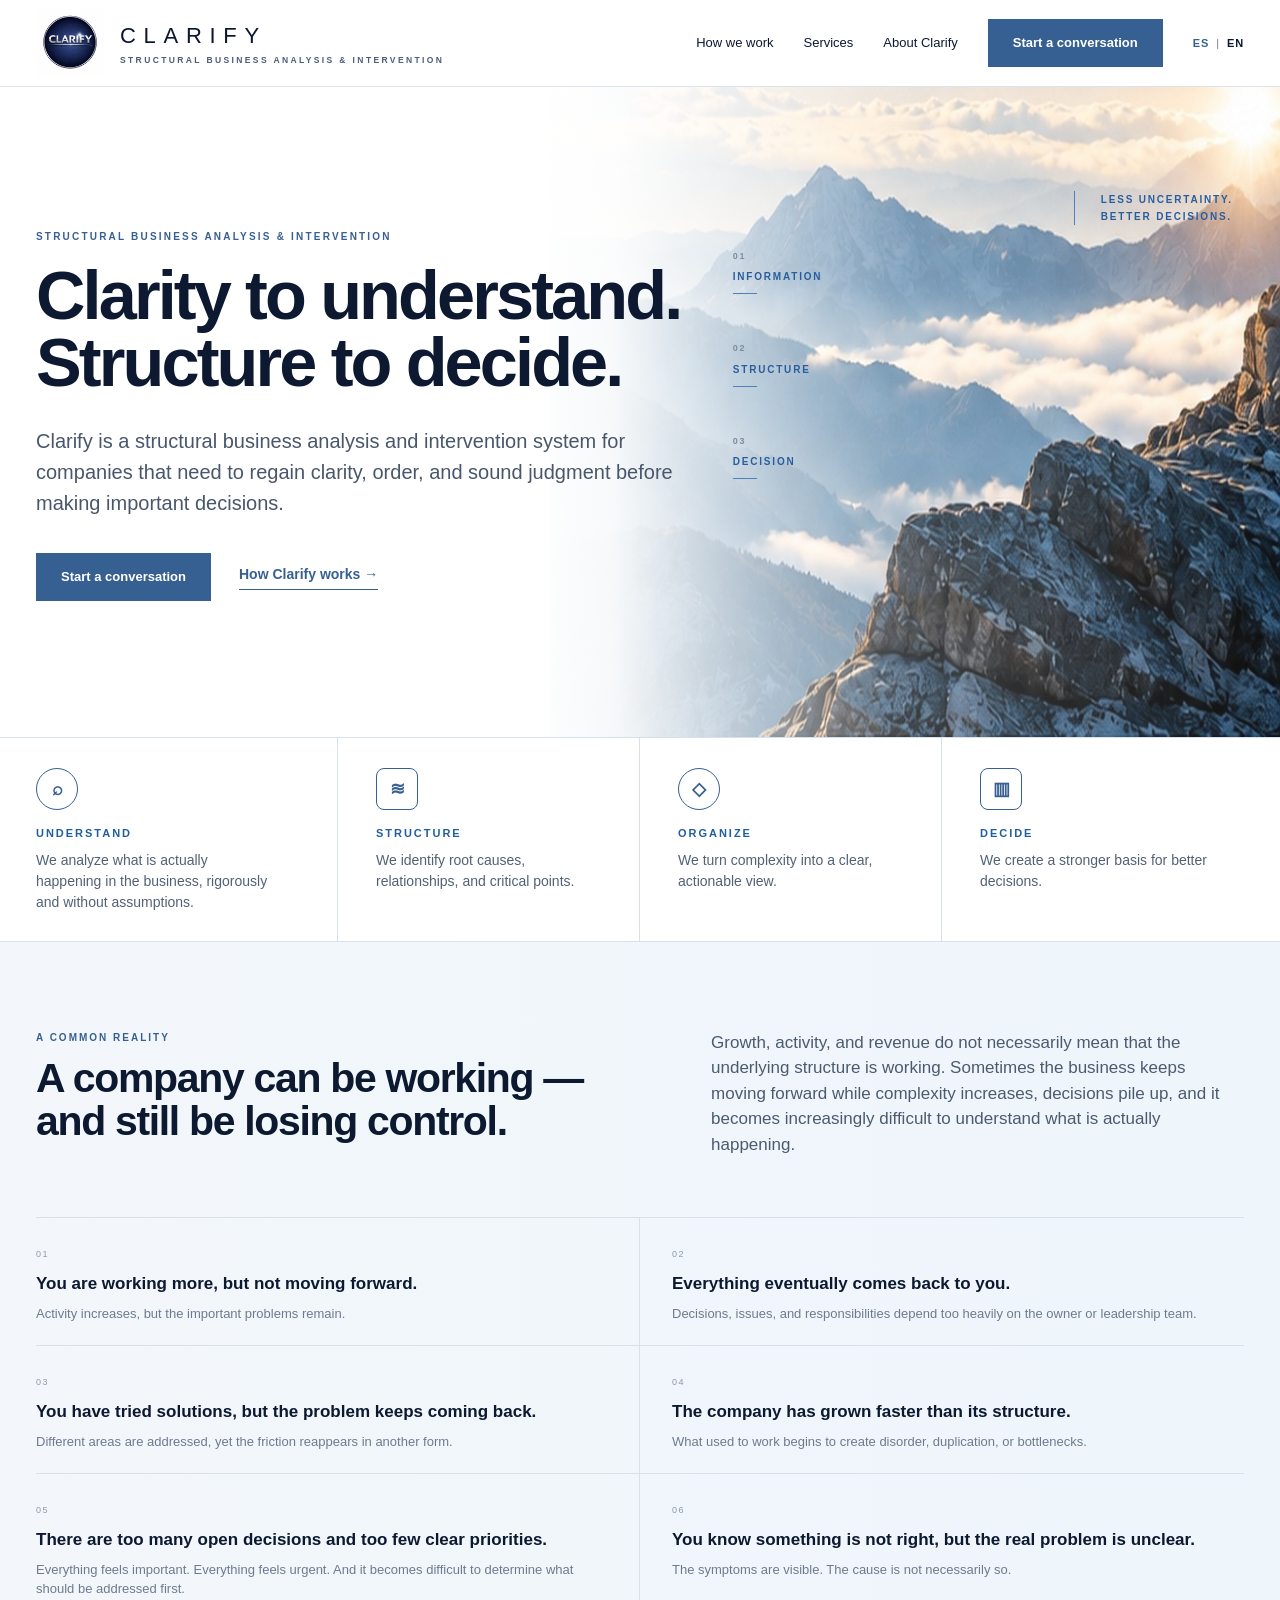
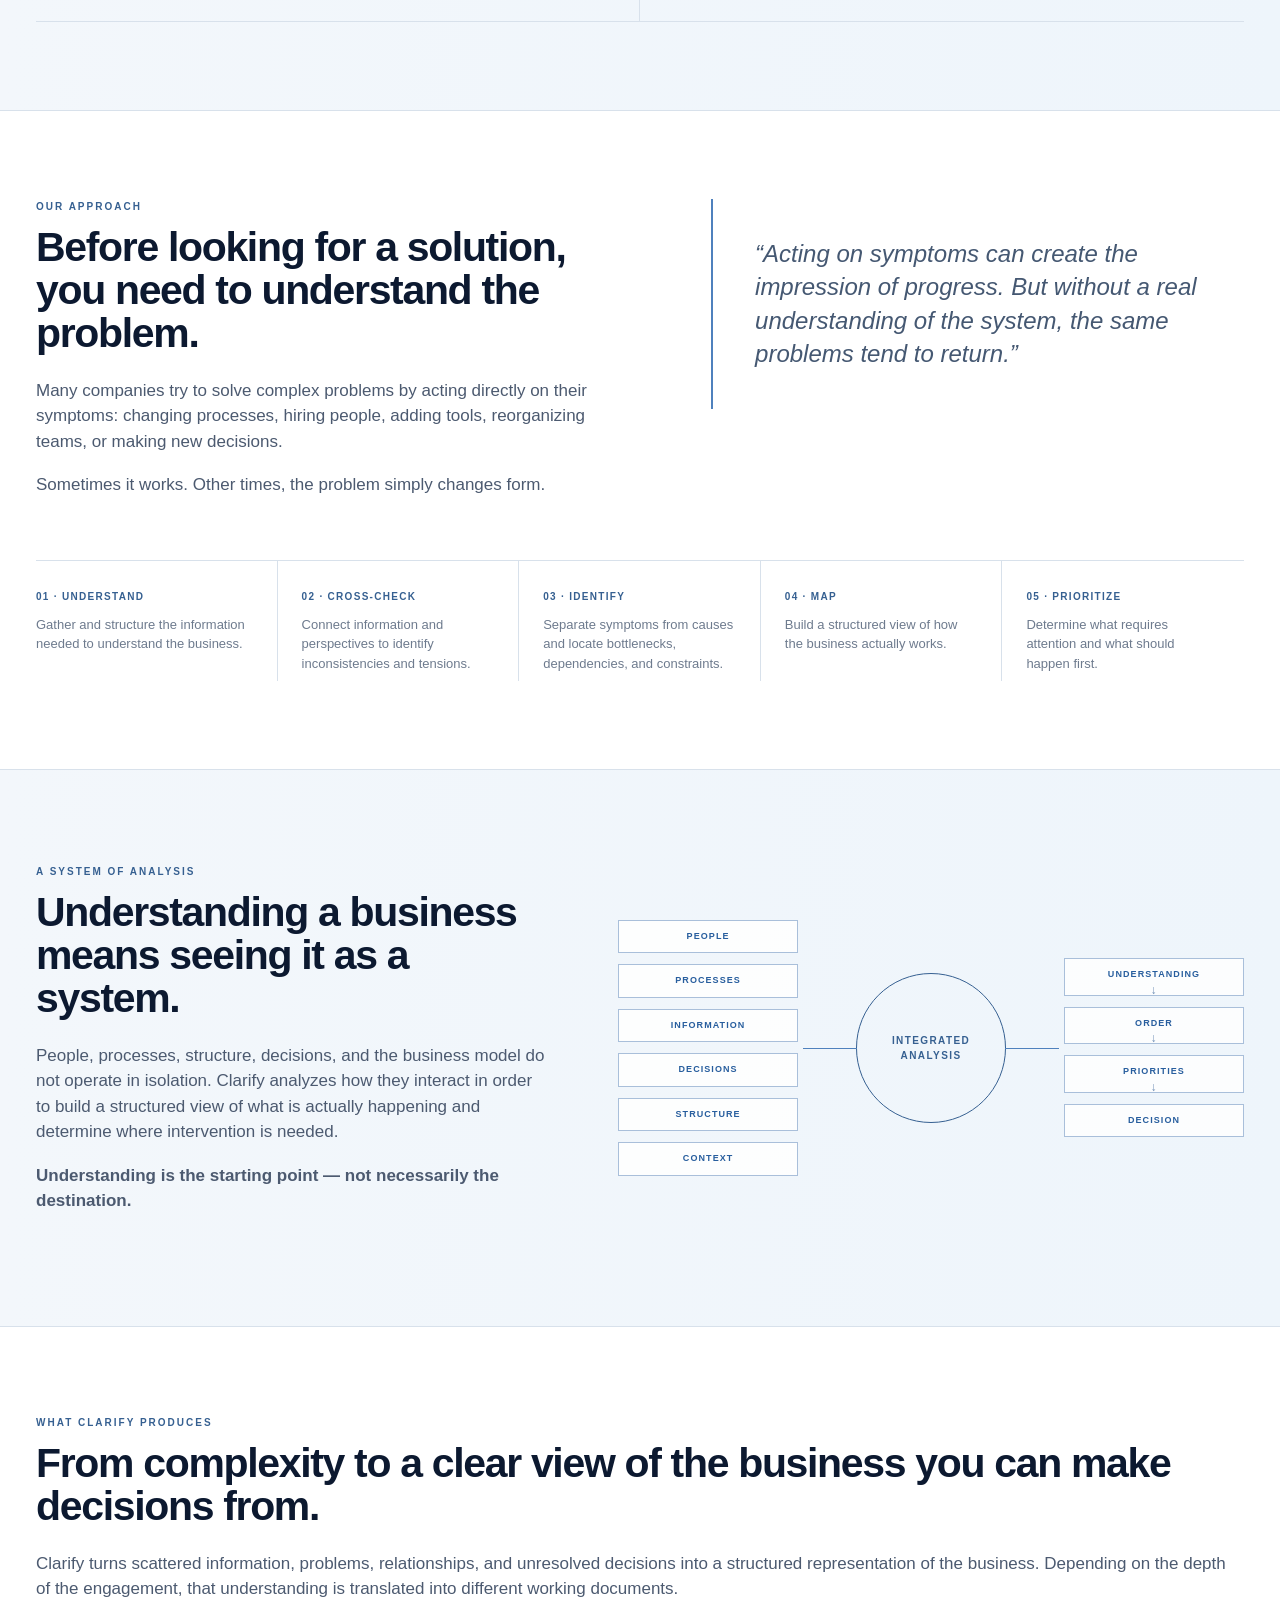
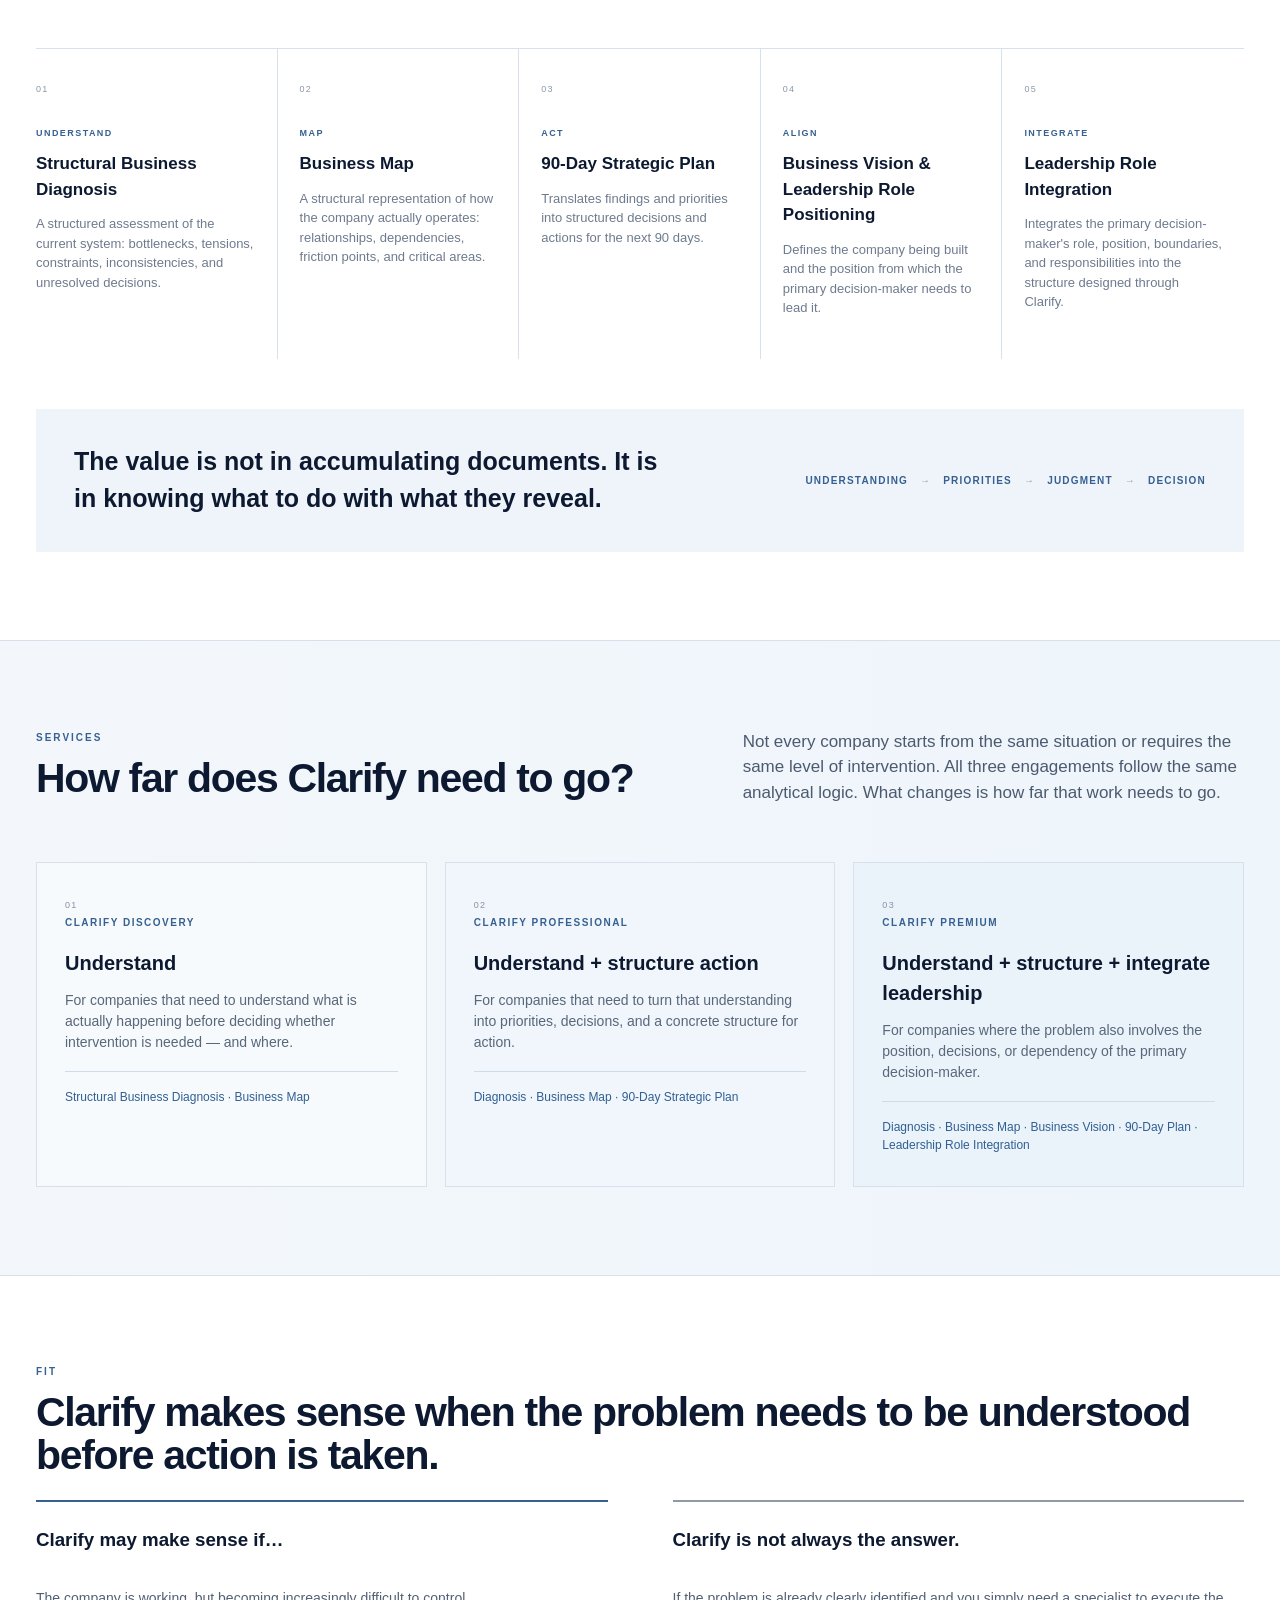
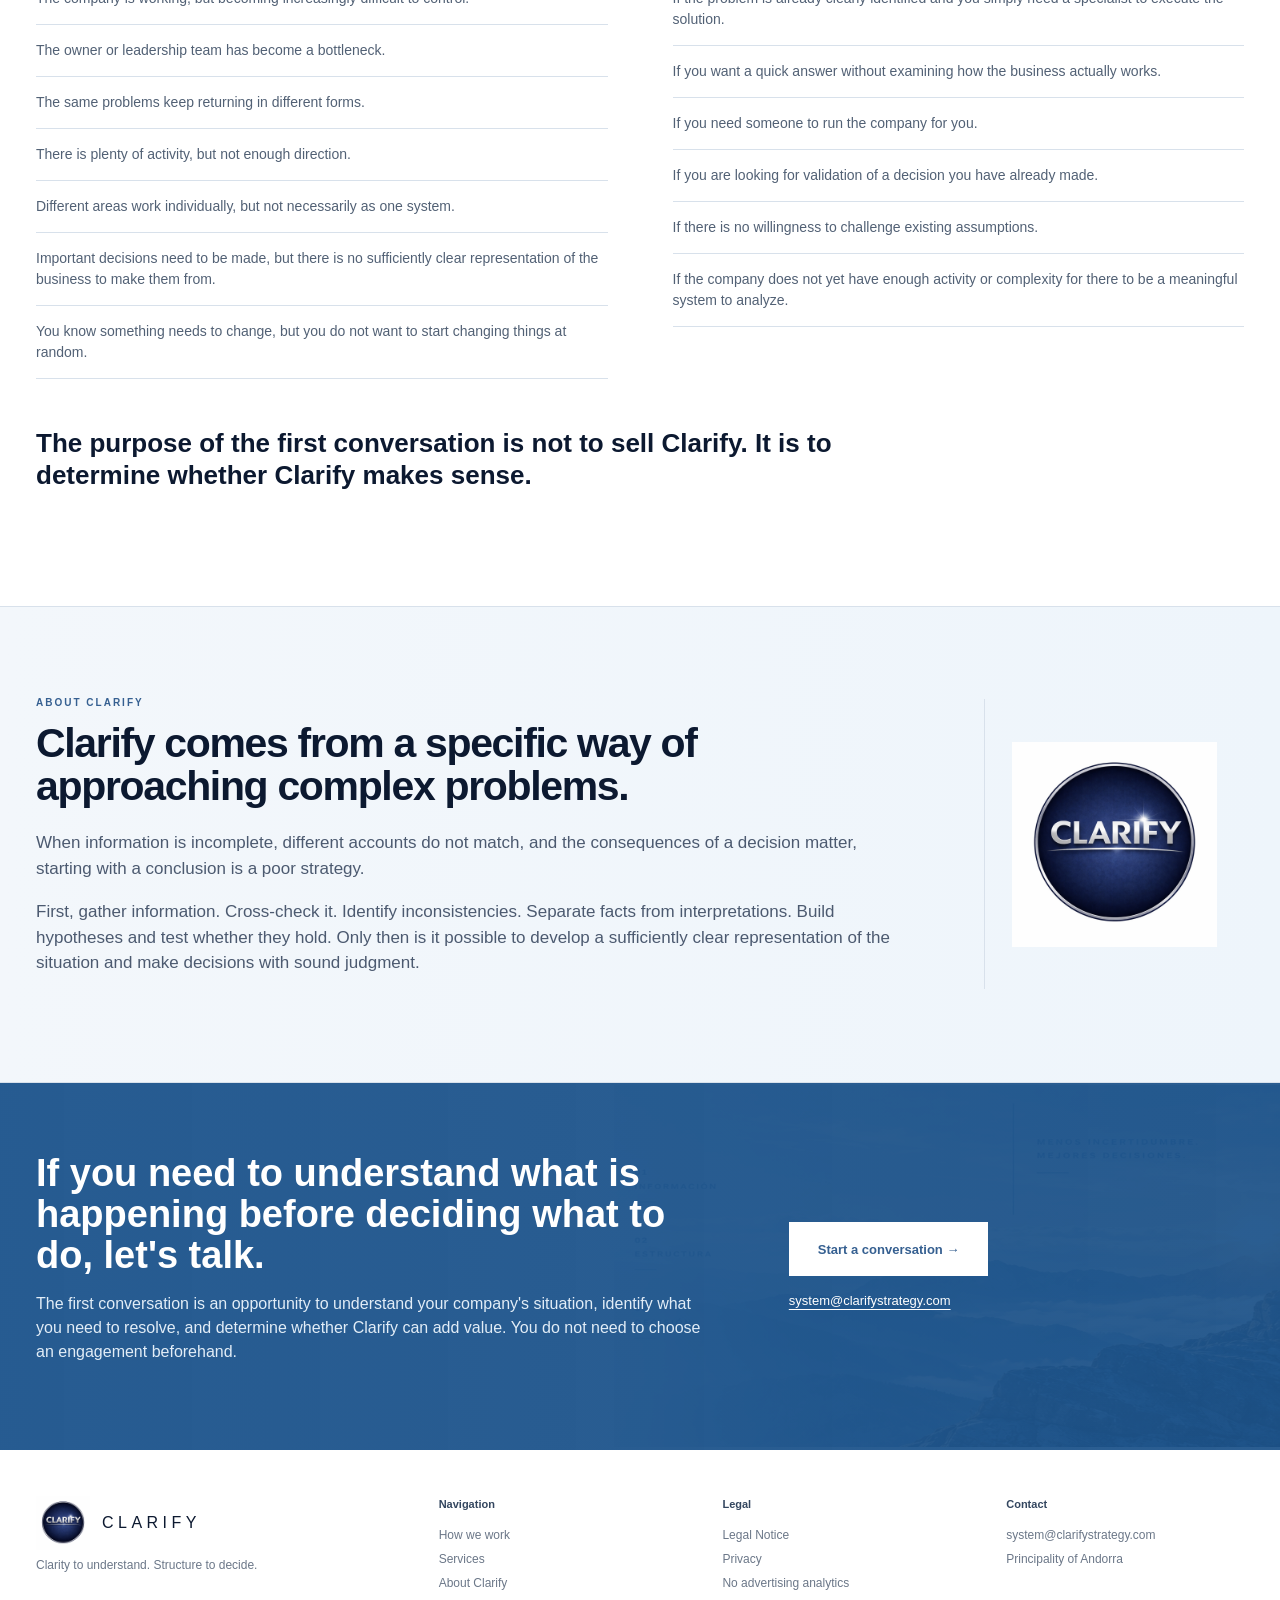
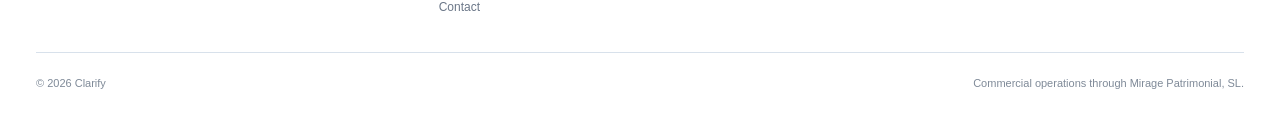
==== en/index.html @ 442da59a "Add English version of Clarify website" ====
<!doctype html>
<!DOCTYPE html>

<html lang="en">
<head>
<meta charset="utf-8"/>
<meta content="width=device-width,initial-scale=1" name="viewport"/>
<title>Clarify | Clarity to understand. Structure to decide.</title>
<meta content="Clarify analyzes businesses as systems to understand what is actually happening, establish priorities, and structure decisions before action is taken." name="description"/>
<link href="https://www.clarifystrategy.com/en/" rel="canonical"/>
<meta content="Clarify | Clarity to understand. Structure to decide." property="og:title"/>
<meta content="Structural business analysis and intervention for companies that need greater clarity, order, and sound judgment before making important decisions." property="og:description"/>
<meta content="website" property="og:type"/>
<meta content="https://www.clarifystrategy.com/en/" property="og:url"/>
<meta content="#366091" name="theme-color"/>
<link href="../assets/favicon.png" rel="icon"/>
<link href="../assets/styles.css" rel="stylesheet"/>
<script type="application/ld+json">{"@context":"https://schema.org","@type":"ProfessionalService","name":"Clarify","url":"https://www.clarifystrategy.com/en/","email":"system@clarifystrategy.com","areaServed":["AD","ES","US"],"description":"Structural business analysis and intervention focused on understanding what is actually happening, establishing priorities, and structuring decisions before action."}</script>
<link href="https://www.clarifystrategy.com/" hreflang="es" rel="alternate"/><link href="https://www.clarifystrategy.com/en/" hreflang="en" rel="alternate"/><link href="https://www.clarifystrategy.com/" hreflang="x-default" rel="alternate"/></head>
<body class="en-site">
<header class="site-header">
<div class="wrap header-inner">
<a aria-label="Clarify" class="brand" href="#home">
<img alt="Clarify" class="brand-logo" src="../assets/clarify-logo.png"/>
<span class="brand-word"><strong>CLARIFY</strong><small>STRUCTURAL BUSINESS ANALYSIS &amp; INTERVENTION</small></span>
</a>
<nav aria-label="Main navigation" class="nav">
<a href="#como">How we work</a>
<a href="#servicios">Services</a>
<a href="#sobre">About Clarify</a>
<a class="cta" href="#contacto">Start a conversation</a>
<span aria-label="Idioma" class="lang-switch"><a href="../" lang="es">ES</a> | <strong>EN</strong></span>
<span class="mobile-nav-note"><a href="../" lang="es">ES</a> · <strong>EN</strong></span>
</nav>
</div>
</header>
<main id="home">
<section class="hero">
<div class="wrap hero-inner">
<div class="hero-copy">
<p class="eyebrow">STRUCTURAL BUSINESS ANALYSIS &amp; INTERVENTION</p>
<h1>Clarity to understand.<br/>Structure to decide.</h1>
<p class="lead">Clarify is a structural business analysis and intervention system for companies that need to regain clarity, order, and sound judgment before making important decisions.</p>
<div class="hero-actions">
<a class="cta" href="#contacto">Start a conversation</a>
<a class="text-link" href="#como">How Clarify works →</a>
</div>
</div>
<div class="hero-side">
<div class="hero-labels">
<div class="hero-label"><b>01</b>Information</div>
<div class="hero-label"><b>02</b>Structure</div>
<div class="hero-label"><b>03</b>Decision</div>
</div>
<div class="hero-note">Less uncertainty.<br/>Better decisions.</div></div>
</div>
</section>
<section class="features">
<div class="wrap feature-grid">
<article class="feature"><div class="icon">⌕</div><h3>Understand</h3><p>We analyze what is actually happening in the business, rigorously and without assumptions.</p></article>
<article class="feature"><div class="icon">≋</div><h3>Structure</h3><p>We identify root causes, relationships, and critical points.</p></article>
<article class="feature"><div class="icon">◇</div><h3>Organize</h3><p>We turn complexity into a clear, actionable view.</p></article>
<article class="feature"><div class="icon">▥</div><h3>Decide</h3><p>We create a stronger basis for better decisions.</p></article>
</div>
</section>
<section class="section soft">
<div class="wrap">
<div class="section-grid">
<div>
<p class="rule-title">A common reality</p>
<h2>A company can be working — and still be losing control.</h2>
</div>
<div class="section-copy">
<p>Growth, activity, and revenue do not necessarily mean that the underlying structure is working. Sometimes the business keeps moving forward while complexity increases, decisions pile up, and it becomes increasingly difficult to understand what is actually happening.</p>
</div>
</div>
<div class="problem-list">
<article class="problem"><span>01</span><h3>You are working more, but not moving forward.</h3><p>Activity increases, but the important problems remain.</p></article>
<article class="problem"><span>02</span><h3>Everything eventually comes back to you.</h3><p>Decisions, issues, and responsibilities depend too heavily on the owner or leadership team.</p></article>
<article class="problem"><span>03</span><h3>You have tried solutions, but the problem keeps coming back.</h3><p>Different areas are addressed, yet the friction reappears in another form.</p></article>
<article class="problem"><span>04</span><h3>The company has grown faster than its structure.</h3><p>What used to work begins to create disorder, duplication, or bottlenecks.</p></article>
<article class="problem"><span>05</span><h3>There are too many open decisions and too few clear priorities.</h3><p>Everything feels important. Everything feels urgent. And it becomes difficult to determine what should be addressed first.</p></article>
<article class="problem"><span>06</span><h3>You know something is not right, but the real problem is unclear.</h3><p>The symptoms are visible. The cause is not necessarily so.</p></article>
</div>
</div>
</section>
<section class="section" id="como">
<div class="wrap">
<div class="section-grid">
<div>
<p class="rule-title">Our approach</p>
<h2>Before looking for a solution, you need to understand the problem.</h2>
<div class="section-copy">
<p>Many companies try to solve complex problems by acting directly on their symptoms: changing processes, hiring people, adding tools, reorganizing teams, or making new decisions.</p>
<p>Sometimes it works. Other times, the problem simply changes form.</p>
</div>
</div>
<div class="quote-panel">“Acting on symptoms can create the impression of progress. But without a real understanding of the system, the same problems tend to return.”</div>
</div>
<div class="principles">
<div class="principle"><b>01 · UNDERSTAND</b><p>Gather and structure the information needed to understand the business.</p></div>
<div class="principle"><b>02 · CROSS-CHECK</b><p>Connect information and perspectives to identify inconsistencies and tensions.</p></div>
<div class="principle"><b>03 · IDENTIFY</b><p>Separate symptoms from causes and locate bottlenecks, dependencies, and constraints.</p></div>
<div class="principle"><b>04 · MAP</b><p>Build a structured view of how the business actually works.</p></div>
<div class="principle"><b>05 · PRIORITIZE</b><p>Determine what requires attention and what should happen first.</p></div>
</div>
</div>
</section>
<section class="section soft">
<div class="wrap system-layout">
<div>
<p class="rule-title">A system of analysis</p>
<h2>Understanding a business means seeing it as a system.</h2>
<div class="section-copy">
<p>People, processes, structure, decisions, and the business model do not operate in isolation. Clarify analyzes how they interact in order to build a structured view of what is actually happening and determine where intervention is needed.</p>
<p><strong>Understanding is the starting point — not necessarily the destination.</strong></p>
</div>
</div>
<div aria-label="Diagrama del sistema Clarify" class="system-diagram">
<div class="system-inputs"><span>PEOPLE</span><span>PROCESSES</span><span>INFORMATION</span><span>DECISIONS</span><span>STRUCTURE</span><span>CONTEXT</span></div>
<div class="system-core">INTEGRATED<br/>ANALYSIS</div>
<div class="system-outputs"><span>UNDERSTANDING</span><span>ORDER</span><span>PRIORITIES</span><span>DECISION</span></div>
</div>
</div>
</section>
<section class="section">
<div class="wrap">
<p class="rule-title">What Clarify produces</p>
<h2>From complexity to a clear view of the business you can make decisions from.</h2>
<p class="section-copy">Clarify turns scattered information, problems, relationships, and unresolved decisions into a structured representation of the business. Depending on the depth of the engagement, that understanding is translated into different working documents.</p>
<div class="deliverables">
<article class="deliverable"><span class="n">01</span><p class="tag">UNDERSTAND</p><h3>Structural Business Diagnosis</h3><p>A structured assessment of the current system: bottlenecks, tensions, constraints, inconsistencies, and unresolved decisions.</p></article>
<article class="deliverable"><span class="n">02</span><p class="tag">MAP</p><h3>Business Map</h3><p>A structural representation of how the company actually operates: relationships, dependencies, friction points, and critical areas.</p></article>
<article class="deliverable"><span class="n">03</span><p class="tag">ACT</p><h3>90-Day Strategic Plan</h3><p>Translates findings and priorities into structured decisions and actions for the next 90 days.</p></article>
<article class="deliverable"><span class="n">04</span><p class="tag">ALIGN</p><h3>Business Vision &amp; Leadership Role Positioning</h3><p>Defines the company being built and the position from which the primary decision-maker needs to lead it.</p></article>
<article class="deliverable"><span class="n">05</span><p class="tag">INTEGRATE</p><h3>Leadership Role Integration</h3><p>Integrates the primary decision-maker's role, position, boundaries, and responsibilities into the structure designed through Clarify.</p></article>
</div>
<div class="value-bar"><h3>The value is not in accumulating documents. It is in knowing what to do with what they reveal.</h3><div class="value-flow"><span>UNDERSTANDING</span><i>→</i><span>PRIORITIES</span><i>→</i><span>JUDGMENT</span><i>→</i><span>DECISION</span></div></div>
</div>
</section>
<section class="section soft" id="servicios">
<div class="wrap">
<div class="services-head">
<div><p class="rule-title">Services</p><h2>How far does Clarify need to go?</h2></div>
<p class="section-copy">Not every company starts from the same situation or requires the same level of intervention. All three engagements follow the same analytical logic. What changes is how far that work needs to go.</p>
</div>
<div class="service-grid">
<article class="service-card"><span class="service-number">01</span><p class="mode">Clarify Discovery</p><h3>Understand</h3><p>For companies that need to understand what is actually happening before deciding whether intervention is needed — and where.</p><div class="docs">Structural Business Diagnosis · Business Map</div></article>
<article class="service-card"><span class="service-number">02</span><p class="mode">Clarify Professional</p><h3>Understand + structure action</h3><p>For companies that need to turn that understanding into priorities, decisions, and a concrete structure for action.</p><div class="docs">Diagnosis · Business Map · 90-Day Strategic Plan</div></article>
<article class="service-card"><span class="service-number">03</span><p class="mode">Clarify Premium</p><h3>Understand + structure + integrate leadership</h3><p>For companies where the problem also involves the position, decisions, or dependency of the primary decision-maker.</p><div class="docs">Diagnosis · Business Map · Business Vision · 90-Day Plan · Leadership Role Integration</div></article>
</div>
</div>
</section>
<section class="section">
<div class="wrap">
<p class="rule-title">Fit</p>
<h2>Clarify makes sense when the problem needs to be understood before action is taken.</h2>
<div class="fit-grid">
<div class="fit-col"><h3>Clarify may make sense if…</h3><ul class="clean-list"><li>The company is working, but becoming increasingly difficult to control.</li><li>The owner or leadership team has become a bottleneck.</li><li>The same problems keep returning in different forms.</li><li>There is plenty of activity, but not enough direction.</li><li>Different areas work individually, but not necessarily as one system.</li><li>Important decisions need to be made, but there is no sufficiently clear representation of the business to make them from.</li><li>You know something needs to change, but you do not want to start changing things at random.</li></ul></div>
<div class="fit-col no"><h3>Clarify is not always the answer.</h3><ul class="clean-list"><li>If the problem is already clearly identified and you simply need a specialist to execute the solution.</li><li>If you want a quick answer without examining how the business actually works.</li><li>If you need someone to run the company for you.</li><li>If you are looking for validation of a decision you have already made.</li><li>If there is no willingness to challenge existing assumptions.</li><li>If the company does not yet have enough activity or complexity for there to be a meaningful system to analyze.</li></ul></div>
</div>
<p class="fit-close">The purpose of the first conversation is not to sell Clarify. It is to determine whether Clarify makes sense.</p>
</div>
</section>
<section class="section soft" id="sobre">
<div class="wrap about-grid">
<div>
<p class="rule-title">About Clarify</p>
<h2>Clarify comes from a specific way of approaching complex problems.</h2>
<div class="section-copy">
<p>When information is incomplete, different accounts do not match, and the consequences of a decision matter, starting with a conclusion is a poor strategy.</p>
<p>First, gather information. Cross-check it. Identify inconsistencies. Separate facts from interpretations. Build hypotheses and test whether they hold. Only then is it possible to develop a sufficiently clear representation of the situation and make decisions with sound judgment.</p>
</div>
</div>
<div class="about-logo-wrap"><img alt="Clarify" class="about-logo" src="../assets/clarify-logo.png"/></div>
</div>
</section>
<section class="contact" id="contacto">
<div class="wrap contact-grid">
<div>
<h2>If you need to understand what is happening before deciding what to do, let's talk.</h2>
<p>The first conversation is an opportunity to understand your company's situation, identify what you need to resolve, and determine whether Clarify can add value. You do not need to choose an engagement beforehand.</p>
</div>
<div>
<a class="cta" href="mailto:system@clarifystrategy.com?subject=Conversation%20request%20%C2%B7%20Clarify">Start a conversation →</a>
<a class="contact-email" href="mailto:system@clarifystrategy.com">system@clarifystrategy.com</a>
</div>
</div>
</section>
</main>
<footer>
<div class="wrap footer-grid">
<div><div class="footer-brand"><img alt="Clarify" src="../assets/clarify-logo.png"/><b>CLARIFY</b></div><span>Clarity to understand. Structure to decide.</span></div>
<div><h4>Navigation</h4><a href="#como">How we work</a><a href="#servicios">Services</a><a href="#sobre">About Clarify</a><a href="#contacto">Contact</a></div>
<div><h4>Legal</h4><a href="legal-notice.html">Legal Notice</a><a href="privacy.html">Privacy</a><span>No advertising analytics</span></div>
<div><h4>Contact</h4><a href="mailto:system@clarifystrategy.com">system@clarifystrategy.com</a><span>Principality of Andorra</span></div>
</div>
<div class="wrap footer-bottom"><span>© 2026 Clarify</span><span>Commercial operations through Mirage Patrimonial, SL.</span></div>
</footer>
</body>
</html>
---- assets/styles.css ----
:root{
  --blue:#366091;
  --blue2:#4F81BD;
  --pale:#D9E2F3;
  --ink:#0c1930;
  --text:#4c5a70;
  --muted:#6e7b8e;
  --line:#d8e1eb;
  --soft:#f3f7fb;
  --white:#fff;
  --max:1360px;
  --shadow:0 18px 50px rgba(13,37,67,.08);
}
*{box-sizing:border-box}
html{scroll-behavior:smooth}
body{
  margin:0;
  font-family:Arial,Helvetica,sans-serif;
  color:var(--ink);
  background:#fff;
  line-height:1.5;
}
a{color:inherit;text-decoration:none}
img{max-width:100%;display:block}
button,input,textarea{font:inherit}
.wrap{width:min(var(--max),calc(100% - 72px));margin:auto}

/* Header */
.site-header{
  position:sticky;top:0;z-index:50;
  background:rgba(255,255,255,.97);
  border-bottom:1px solid rgba(216,225,235,.9);
  backdrop-filter:blur(10px);
}
.header-inner{
  min-height:86px;
  display:flex;align-items:center;justify-content:space-between;gap:36px;
}
.brand{display:flex;align-items:center;gap:16px;min-width:300px}
.brand-logo{width:68px;height:68px;object-fit:contain;flex:0 0 auto}
.brand-word{display:flex;flex-direction:column;gap:2px}
.brand-word strong{
  font-size:22px;letter-spacing:.35em;font-weight:500;color:#0b1730
}
.brand-word small{
  font-size:8.5px;letter-spacing:.28em;color:#4a5e7a;font-weight:700
}
.nav{display:flex;align-items:center;gap:30px;font-size:13px}
.nav a:not(.cta):hover{color:var(--blue)}
.cta{
  display:inline-flex;align-items:center;justify-content:center;
  min-height:48px;padding:0 24px;background:var(--blue);color:#fff!important;
  border:1px solid var(--blue);font-size:13px;font-weight:700;
  transition:.2s ease;
}
.cta:hover{background:#294c78;border-color:#294c78}
.mobile-nav-note{display:none}

/* Hero */
.hero{
  position:relative;
  min-height:650px;
  border-bottom:1px solid var(--line);
  overflow:hidden;
  background:
    linear-gradient(90deg,#fff 0%,#fff 40%,rgba(255,255,255,.94) 48%,rgba(255,255,255,.24) 70%,rgba(255,255,255,.05) 100%),
    url("mountains-hero.jpg") center right/57% 100% no-repeat;
}
.hero-inner{
  min-height:650px;
  display:grid;grid-template-columns:54% 46%;
  align-items:center;
}
.hero-copy{padding:72px 0 66px;position:relative;z-index:2}
.eyebrow{
  margin:0 0 18px;
  color:var(--blue);
  font-size:10px;
  font-weight:700;
  letter-spacing:.22em;
  text-transform:uppercase;
}
h1,h2,h3,p{margin-top:0}
h1{
  font-size:clamp(54px,5.35vw,82px);
  line-height:.98;
  letter-spacing:-.042em;
  margin-bottom:30px;
  max-width:760px;
}
.hero-copy .lead{
  max-width:675px;
  color:#49566b;
  font-size:20px;
  line-height:1.55;
  margin-bottom:34px;
}
.hero-actions{display:flex;align-items:center;gap:28px;flex-wrap:wrap}
.text-link{font-size:14px;font-weight:700;color:var(--blue);padding-bottom:4px;border-bottom:1px solid var(--blue)}
.hero-side{
  align-self:stretch;
  position:relative;
  pointer-events:none;
}
.hero-labels{
  position:absolute;
  left:8%;top:25%;
  display:flex;flex-direction:column;gap:48px;
}
.hero-label{
  font-size:10px;letter-spacing:.18em;color:#285e9e;font-weight:700;
  text-transform:uppercase;
}
.hero-label b{display:block;font-size:9px;color:#7d8da2;margin-bottom:6px}
.hero-label:after{content:"";display:block;width:24px;height:1px;background:var(--blue2);margin-top:9px}
.hero-note{
  position:absolute;right:2%;top:16%;
  padding-left:26px;border-left:1px solid var(--blue2);
  font-size:10px;letter-spacing:.18em;color:#285e9e;font-weight:700;line-height:1.7;
  text-transform:uppercase;
}

/* Feature strip */
.features{border-bottom:1px solid var(--line);background:#fff}
.feature-grid{display:grid;grid-template-columns:repeat(4,1fr)}
.feature{
  min-height:170px;
  padding:30px 38px 28px;
  border-right:1px solid var(--line);
}
.feature:first-child{padding-left:0}.feature:last-child{border-right:0;padding-right:0}
.icon{
  width:42px;height:42px;border:1.5px solid var(--blue);border-radius:50%;
  display:flex;align-items:center;justify-content:center;color:var(--blue);
  margin-bottom:15px;font-weight:700;font-size:18px;
}
.feature:nth-child(2) .icon,.feature:nth-child(4) .icon{border-radius:8px}
.feature h3{
  color:#1f5f9f;font-size:11px;letter-spacing:.18em;text-transform:uppercase;margin-bottom:8px
}
.feature p{font-size:14px;color:#536176;max-width:240px;margin-bottom:0}

/* Sections */
.section{padding:88px 0;border-bottom:1px solid var(--line)}
.section.soft{background:linear-gradient(90deg,#f3f7fb 0%,#eef5fb 100%)}
.section-grid{display:grid;grid-template-columns:1.05fr .95fr;gap:86px;align-items:start}
.section h2{
  font-size:clamp(34px,3.2vw,52px);
  line-height:1.06;letter-spacing:-.032em;margin-bottom:22px;
}
.section-copy{font-size:17px;color:var(--text)}
.section-copy p{margin-bottom:18px}
.rule-title{
  font-size:10px;color:var(--blue);font-weight:700;letter-spacing:.2em;text-transform:uppercase;margin-bottom:12px
}
.problem-list{display:grid;grid-template-columns:1fr 1fr;margin-top:42px;border-top:1px solid var(--line)}
.problem{
  padding:22px 24px 22px 0;border-bottom:1px solid var(--line)
}
.problem:nth-child(odd){border-right:1px solid var(--line);padding-right:32px}
.problem:nth-child(even){padding-left:32px}
.problem span{font-size:9px;letter-spacing:.16em;color:#8d99aa}
.problem h3{font-size:17px;margin:7px 0}
.problem p{font-size:13px;color:var(--muted);margin:0}

.quote-panel{
  background:rgba(255,255,255,.72);
  padding:38px 42px;border-left:2px solid var(--blue2);
  font-size:24px;line-height:1.4;color:#455872;font-style:italic;
}
.principles{
  display:grid;grid-template-columns:repeat(5,1fr);gap:0;margin-top:44px;border-top:1px solid var(--line)
}
.principle{padding:22px 24px 0 0;border-right:1px solid var(--line);min-height:120px}
.principle:last-child{border-right:0;padding-left:24px}
.principle:not(:first-child){padding-left:24px}
.principle b{font-size:10px;color:var(--blue);letter-spacing:.13em}
.principle p{font-size:13px;color:var(--muted);margin:8px 0 0}

/* System diagram */
.system-layout{display:grid;grid-template-columns:.9fr 1.1fr;gap:70px;align-items:center}
.system-diagram{
  display:grid;grid-template-columns:180px 1fr 180px;align-items:center;gap:28px;
  min-height:380px
}
.system-inputs,.system-outputs{display:flex;flex-direction:column;gap:11px}
.system-inputs span,.system-outputs span{
  border:1px solid #a9bfda;background:rgba(255,255,255,.85);
  padding:9px 10px;text-align:center;font-size:9px;letter-spacing:.12em;color:#285e9e;font-weight:700
}
.system-core{
  width:150px;height:150px;border:1.5px solid var(--blue);border-radius:50%;
  display:flex;align-items:center;justify-content:center;text-align:center;
  color:var(--blue);font-size:10px;letter-spacing:.14em;font-weight:700;margin:auto;position:relative
}
.system-core:before,.system-core:after{content:"";position:absolute;top:50%;width:54px;height:1px;background:var(--blue2)}
.system-core:before{right:100%}.system-core:after{left:100%}
.system-outputs span:not(:last-child):after{
  content:"↓";display:block;margin:-1px 0 -13px;color:#6e8eb5;font-size:12px
}

/* Deliverables */
.deliverables{
  display:grid;grid-template-columns:repeat(5,1fr);
  border-top:1px solid var(--line);margin-top:46px
}
.deliverable{padding:26px 22px 28px 0;border-right:1px solid var(--line);min-height:260px}
.deliverable:not(:first-child){padding-left:22px}
.deliverable:last-child{border-right:0}
.deliverable .n{font-size:9px;color:#8b98aa;letter-spacing:.14em}
.deliverable .tag{font-size:9px;color:var(--blue);letter-spacing:.16em;font-weight:700;margin:28px 0 11px}
.deliverable h3{font-size:17px;margin-bottom:12px}
.deliverable p{font-size:13px;color:var(--muted)}
.value-bar{
  margin-top:50px;padding:34px 38px;background:#eef4fa;
  display:grid;grid-template-columns:1.1fr .9fr;gap:50px;align-items:center
}
.value-bar h3{font-size:25px;margin:0}
.value-flow{display:flex;gap:12px;align-items:center;justify-content:flex-end;flex-wrap:wrap;color:var(--blue);font-size:10px;letter-spacing:.12em;font-weight:700}
.value-flow i{font-style:normal;color:#8ba3bd}

/* Services */
.services-head{display:grid;grid-template-columns:1fr .8fr;gap:80px;align-items:end;margin-bottom:40px}
.service-grid{display:grid;grid-template-columns:repeat(3,1fr);gap:18px}
.service-card{
  background:#f7fafc;border:1px solid var(--line);padding:28px 28px 30px;min-height:325px;position:relative
}
.service-card:nth-child(2){background:#f0f6fb}.service-card:nth-child(3){background:#eaf3fa}
.service-card .service-number{font-size:9px;color:#8492a5;letter-spacing:.15em}
.service-card h3{font-size:20px;margin:18px 0 12px}
.service-card .mode{font-size:10px;color:var(--blue);letter-spacing:.15em;font-weight:700;text-transform:uppercase}
.service-card p{font-size:14px;color:#58677b}
.service-card .docs{font-size:12px;color:#315f93;border-top:1px solid #cfdbe7;padding-top:16px;margin-top:18px}

/* Fit */
.fit-grid{display:grid;grid-template-columns:1fr 1fr;gap:65px}
.fit-col{border-top:2px solid var(--blue);padding-top:24px}
.fit-col.no{border-color:#8f9aa8}
.clean-list{list-style:none;margin:0;padding:0}
.clean-list li{padding:15px 0;border-bottom:1px solid var(--line);color:#526175;font-size:14px}
.fit-close{margin-top:48px;font-size:26px;font-weight:700;line-height:1.25;max-width:920px}

/* About */
.about-grid{display:grid;grid-template-columns:1fr 260px;gap:85px;align-items:center}
.about-logo-wrap{border-left:1px solid var(--line);min-height:290px;display:flex;align-items:center;justify-content:center}
.about-logo{width:205px;height:205px;object-fit:contain}

/* Contact */
.contact{
  background:
    linear-gradient(90deg,rgba(34,88,143,.98),rgba(29,83,138,.94)),
    url("mountains-hero.jpg") right center/52% auto no-repeat;
  color:#fff;padding:70px 0
}
.contact-grid{display:grid;grid-template-columns:1.2fr .8fr;gap:70px;align-items:center}
.contact h2{font-size:38px;line-height:1.08;margin-bottom:16px}
.contact p{color:#e2edf7;font-size:16px;max-width:720px}
.contact .cta{background:#fff;color:var(--blue)!important;border-color:#fff;min-height:54px;padding:0 28px}
.contact .cta:hover{background:#edf4fa}
.contact-email{display:block;color:#fff;margin-top:15px;font-size:13px;text-decoration:underline;text-underline-offset:4px}

/* Footer */
footer{padding:46px 0 34px}
.footer-grid{display:grid;grid-template-columns:1.5fr 1fr 1fr 1fr;gap:46px}
.footer-brand{display:flex;align-items:center;gap:12px}
.footer-brand img{width:54px;height:54px;object-fit:contain}
.footer-brand b{letter-spacing:.28em;font-size:16px;font-weight:500}
.footer-grid h4{font-size:11px;margin:0 0 13px;color:#33465f}
.footer-grid a,.footer-grid span{display:block;font-size:12px;color:#6b7788;margin:6px 0}
.footer-bottom{margin-top:30px;padding-top:22px;border-top:1px solid var(--line);font-size:11px;color:#7f8a98;display:flex;justify-content:space-between;gap:20px;flex-wrap:wrap}

/* Legal pages */
.legal-wrap{width:min(900px,calc(100% - 40px));margin:60px auto 100px}
.legal-wrap .brand-logo{margin-bottom:35px}
.legal-wrap h1{font-size:48px;letter-spacing:-.03em}
.legal-wrap h2{font-size:24px;margin-top:38px}
.legal-wrap p,.legal-wrap li{color:#4f5e72}
.back{display:inline-block;color:var(--blue);font-weight:700;margin-bottom:30px}

/* Responsive */
@media(max-width:1050px){
  .wrap{width:calc(100% - 40px)}
  .brand-word{display:none}.brand{min-width:auto}
  .nav{gap:18px}.nav a:not(.cta){display:none}
  .hero{background-size:62% 100%}
  .hero-inner{grid-template-columns:62% 38%}
  .features .wrap{width:calc(100% - 40px)}
  .feature-grid{grid-template-columns:1fr 1fr}
  .feature:nth-child(2){border-right:0}.feature:nth-child(-n+2){border-bottom:1px solid var(--line)}
  .section-grid,.system-layout,.services-head,.contact-grid{grid-template-columns:1fr;gap:35px}
  .deliverables{grid-template-columns:1fr 1fr}
  .deliverable{border-bottom:1px solid var(--line)}
  .deliverable:nth-child(even){border-right:0}
  .service-grid{grid-template-columns:1fr}
  .about-grid{grid-template-columns:1fr}.about-logo-wrap{border-left:0;border-top:1px solid var(--line);padding-top:40px}
  .footer-grid{grid-template-columns:1fr 1fr}
}
@media(max-width:720px){
  .wrap{width:calc(100% - 32px)}
  .header-inner{min-height:70px}.brand-logo{width:52px;height:52px}.nav .cta{display:none}
  .mobile-nav-note{display:block;font-size:11px;color:var(--blue);font-weight:700}
  .hero{
    min-height:auto;
    background:
      linear-gradient(180deg,#fff 0%,rgba(255,255,255,.98) 47%,rgba(255,255,255,.55) 70%,rgba(255,255,255,.15) 100%),
      url("mountains-hero.jpg") center bottom/cover no-repeat;
  }
  .hero-inner{grid-template-columns:1fr;min-height:780px;align-items:start}
  .hero-copy{padding-top:62px}
  h1{font-size:48px}
  .hero-copy .lead{font-size:17px}
  .hero-side{display:none}
  .feature-grid{grid-template-columns:1fr}
  .feature,.feature:first-child,.feature:last-child{padding:26px 0;border-right:0;border-bottom:1px solid var(--line);min-height:auto}
  .section{padding:70px 0}
  .section h2{font-size:36px}
  .problem-list{grid-template-columns:1fr}
  .problem:nth-child(odd),.problem:nth-child(even){border-right:0;padding:20px 0}
  .principles{grid-template-columns:1fr}
  .principle,.principle:not(:first-child),.principle:last-child{border-right:0;border-bottom:1px solid var(--line);padding:18px 0;min-height:auto}
  .system-diagram{grid-template-columns:1fr;gap:20px;min-height:auto}
  .system-core:before,.system-core:after{display:none}
  .deliverables{grid-template-columns:1fr}
  .deliverable,.deliverable:not(:first-child){border-right:0;padding:22px 0;min-height:auto}
  .value-bar{grid-template-columns:1fr;padding:28px 24px}
  .value-flow{justify-content:flex-start}
  .fit-grid{grid-template-columns:1fr}
  .about-logo{width:170px;height:170px}
  .contact h2{font-size:32px}
  .footer-grid{grid-template-columns:1fr}
}

/* Language switch */
.lang-switch{display:inline-flex;align-items:center;gap:7px;font-size:11px;letter-spacing:.08em;color:#6d7b8f;white-space:nowrap}
.lang-switch a{color:var(--blue);font-weight:700}
.lang-switch strong{color:#0b1730}
.en-site .hero{
  background:
    linear-gradient(90deg,#fff 0%,#fff 40%,rgba(255,255,255,.94) 48%,rgba(255,255,255,.24) 70%,rgba(255,255,255,.05) 100%),
    url("mountains-hero-en.jpg") center right/57% 100% no-repeat;
}
@media(max-width:1050px){.lang-switch{display:none}}
@media(max-width:720px){
  .en-site .hero{
    background:
      linear-gradient(180deg,#fff 0%,rgba(255,255,255,.98) 47%,rgba(255,255,255,.55) 70%,rgba(255,255,255,.15) 100%),
      url("mountains-hero-en.jpg") center bottom/cover no-repeat;
  }
}
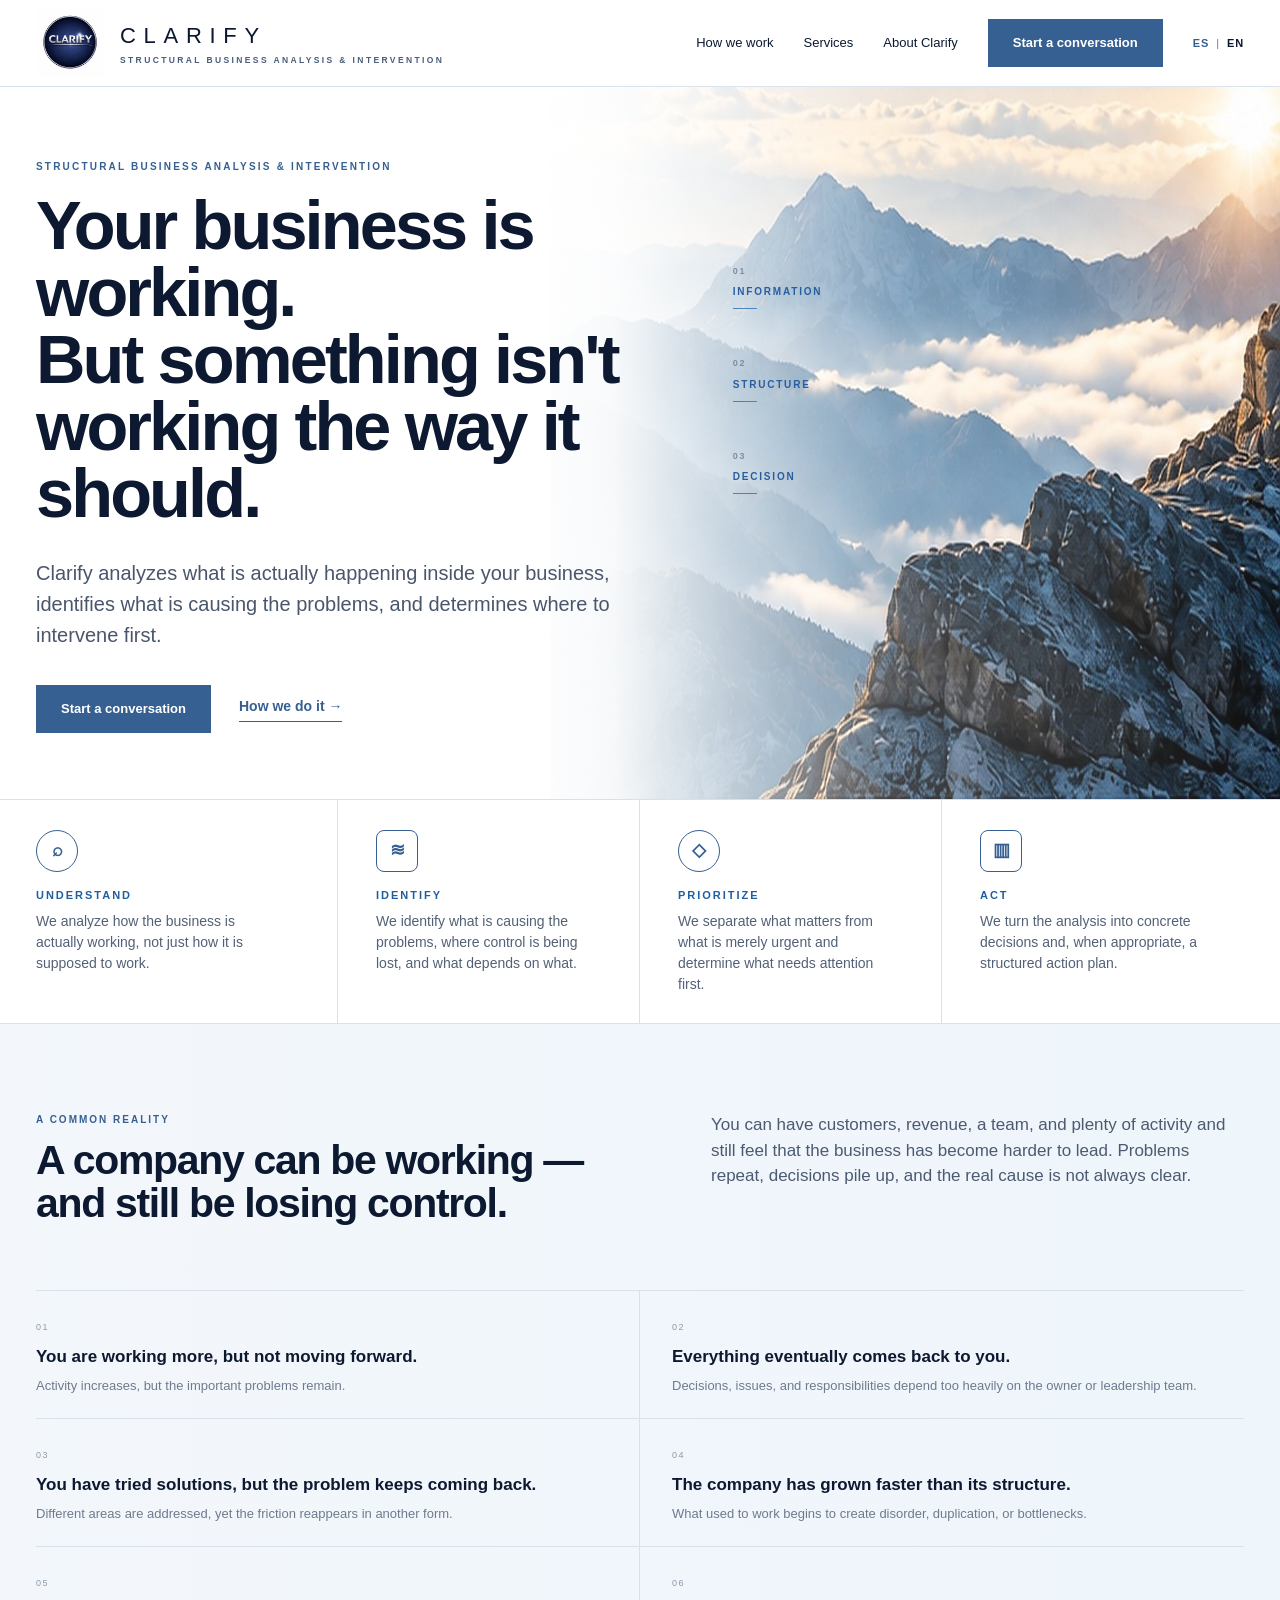
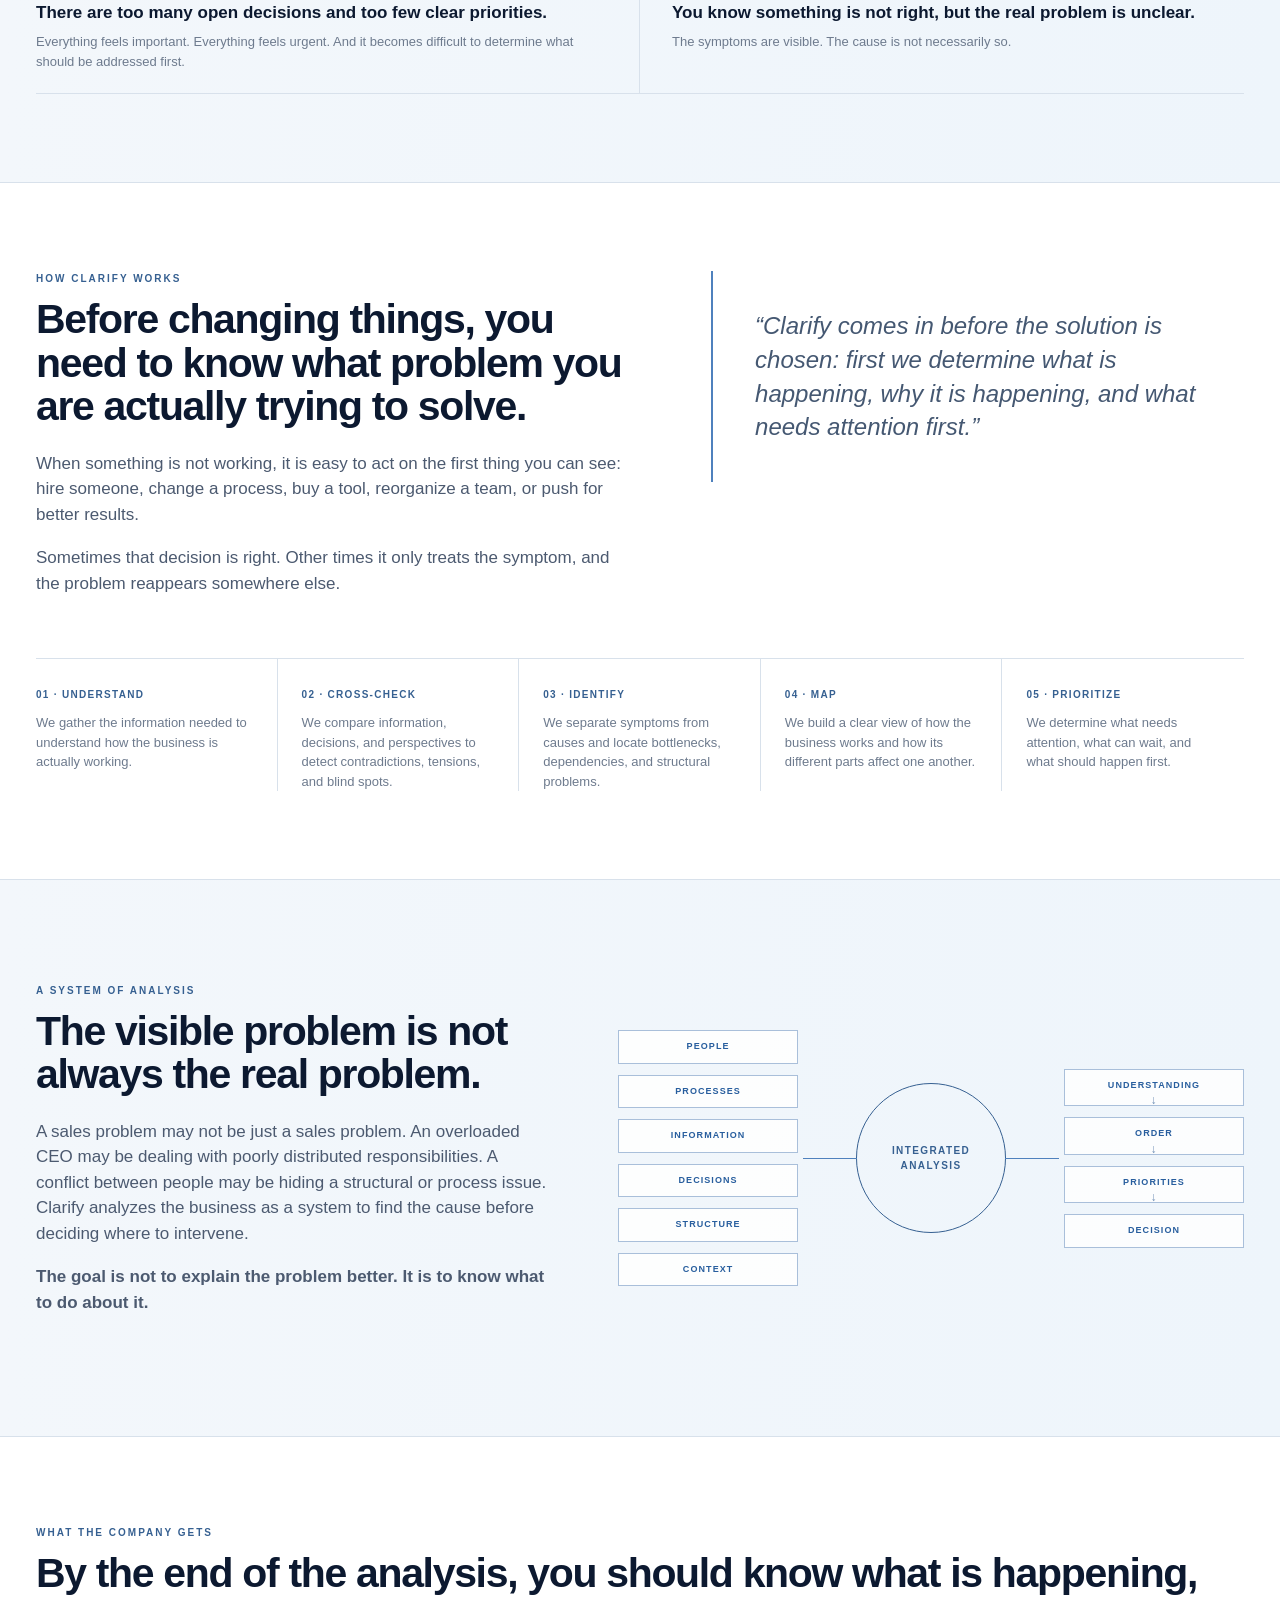
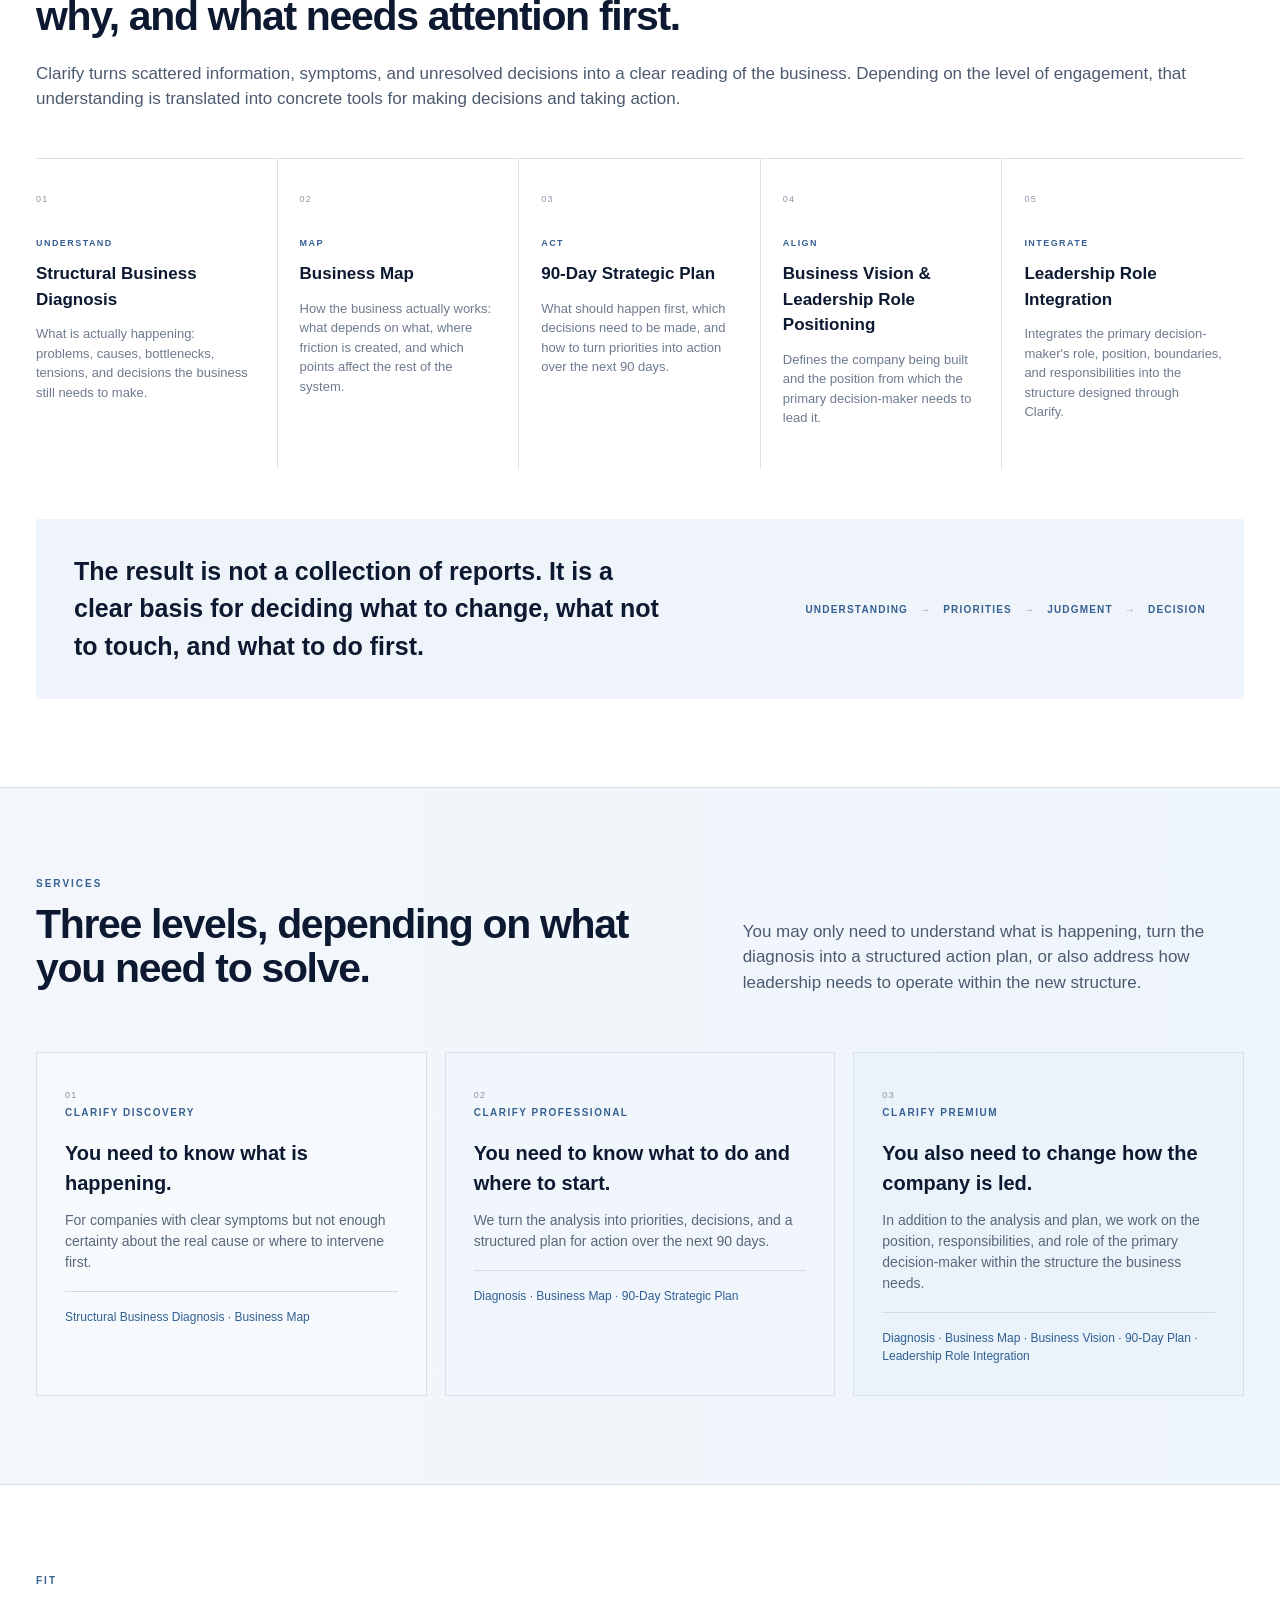
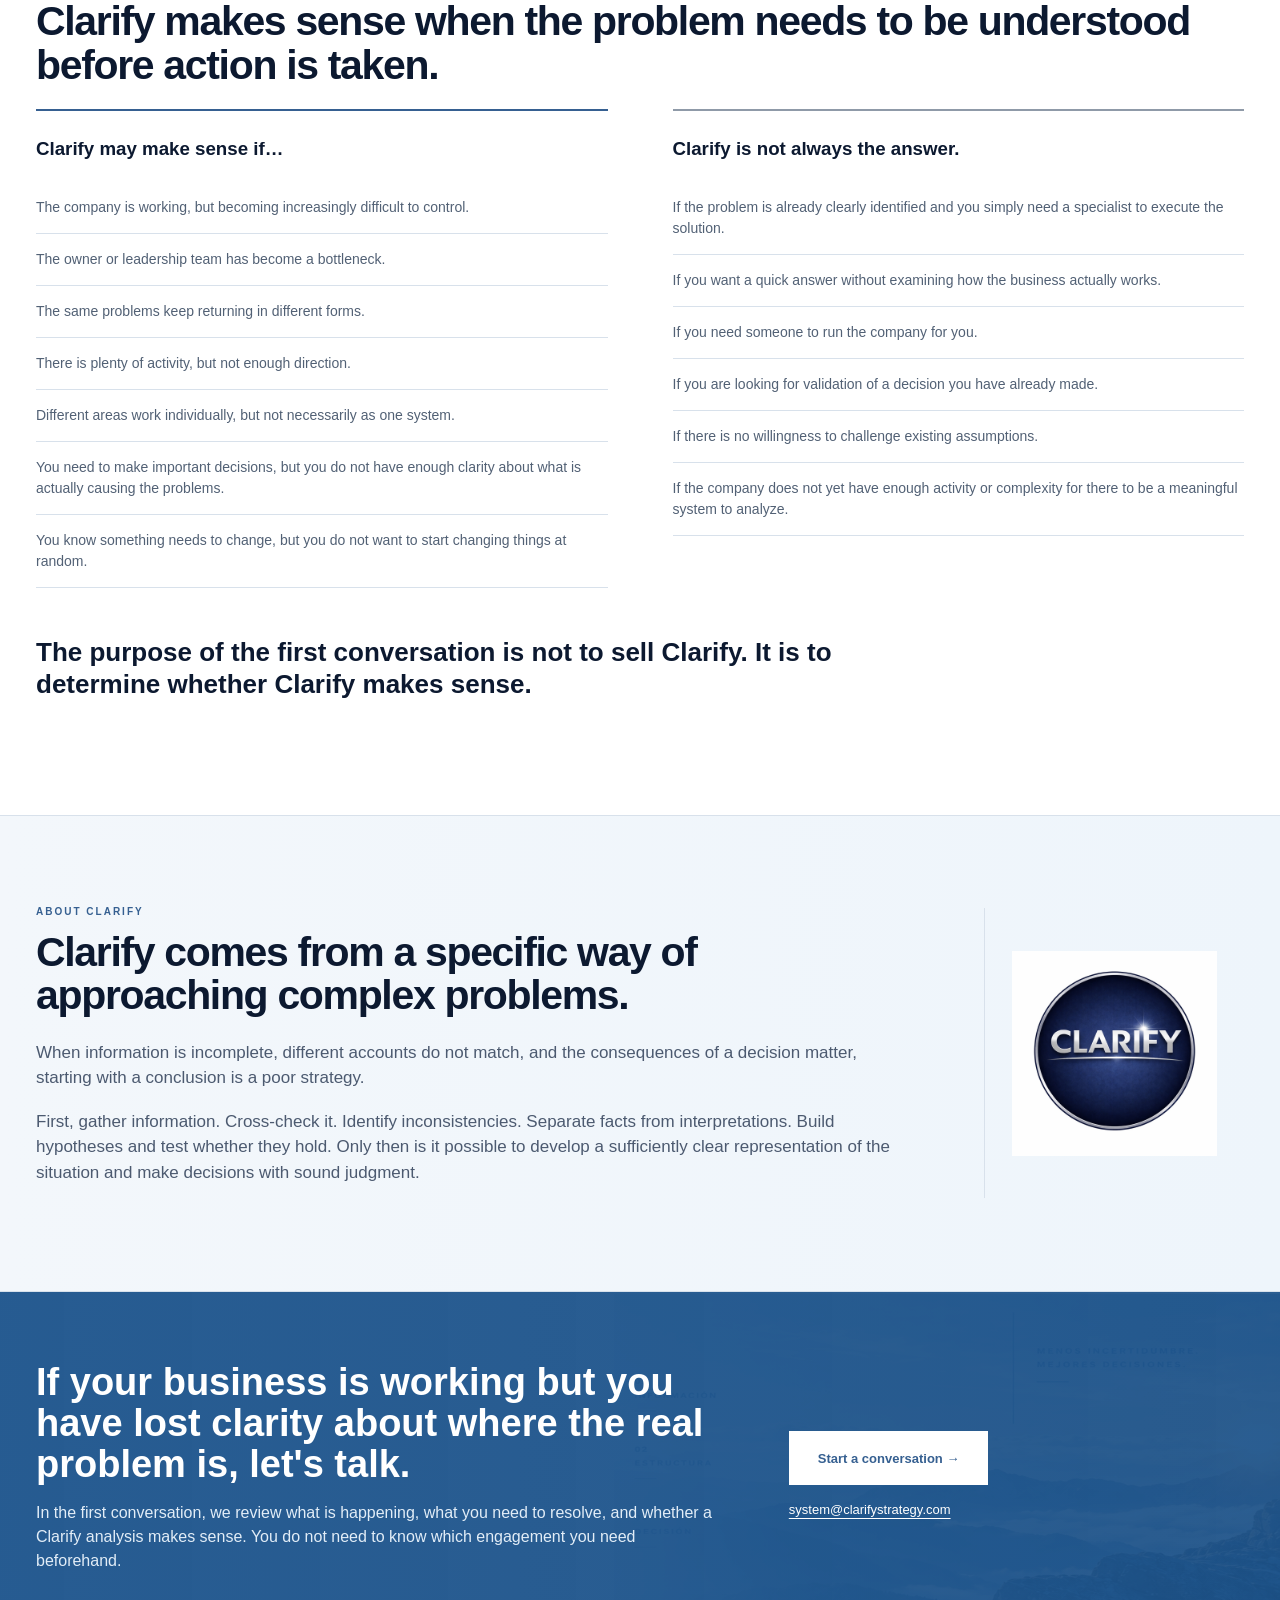
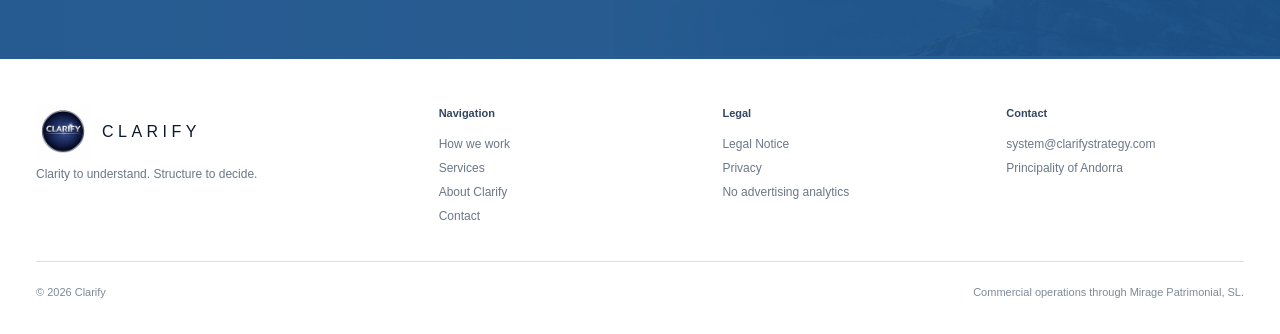
==== commit 8049060c: "Improve English homepage clarity" ====
--- a/en/index.html
+++ b/en/index.html
@@ -5,17 +5,17 @@
 <head>
 <meta charset="utf-8"/>
 <meta content="width=device-width,initial-scale=1" name="viewport"/>
-<title>Clarify | Clarity to understand. Structure to decide.</title>
-<meta content="Clarify analyzes businesses as systems to understand what is actually happening, establish priorities, and structure decisions before action is taken." name="description"/>
+<title>Clarify | Your business is working. But something isn't working the way it should.</title>
+<meta content="Clarify analyzes what is actually happening inside your business, identifies what is causing the problems, and determines where to intervene first." name="description"/>
 <link href="https://www.clarifystrategy.com/en/" rel="canonical"/>
-<meta content="Clarify | Clarity to understand. Structure to decide." property="og:title"/>
-<meta content="Structural business analysis and intervention for companies that need greater clarity, order, and sound judgment before making important decisions." property="og:description"/>
+<meta content="Clarify | Your business is working. But something isn't working the way it should." property="og:title"/>
+<meta content="We identify what is really happening inside your business, what is causing the problems, and where to intervene first." property="og:description"/>
 <meta content="website" property="og:type"/>
 <meta content="https://www.clarifystrategy.com/en/" property="og:url"/>
 <meta content="#366091" name="theme-color"/>
 <link href="../assets/favicon.png" rel="icon"/>
 <link href="../assets/styles.css" rel="stylesheet"/>
-<script type="application/ld+json">{"@context":"https://schema.org","@type":"ProfessionalService","name":"Clarify","url":"https://www.clarifystrategy.com/en/","email":"system@clarifystrategy.com","areaServed":["AD","ES","US"],"description":"Structural business analysis and intervention focused on understanding what is actually happening, establishing priorities, and structuring decisions before action."}</script>
+<script type="application/ld+json">{"@context":"https://schema.org","@type":"ProfessionalService","name":"Clarify","url":"https://www.clarifystrategy.com/en/","email":"system@clarifystrategy.com","areaServed":["AD","ES","US"],"description":"Structural business analysis and intervention to identify what is actually happening, what is causing the problems, and where to intervene first."}</script>
 <link href="https://www.clarifystrategy.com/" hreflang="es" rel="alternate"/><link href="https://www.clarifystrategy.com/en/" hreflang="en" rel="alternate"/><link href="https://www.clarifystrategy.com/" hreflang="x-default" rel="alternate"/></head>
 <body class="en-site">
 <header class="site-header">
@@ -39,11 +39,11 @@
 <div class="wrap hero-inner">
 <div class="hero-copy">
 <p class="eyebrow">STRUCTURAL BUSINESS ANALYSIS &amp; INTERVENTION</p>
-<h1>Clarity to understand.<br/>Structure to decide.</h1>
-<p class="lead">Clarify is a structural business analysis and intervention system for companies that need to regain clarity, order, and sound judgment before making important decisions.</p>
+<h1>Your business is working.<br/>But something isn't working the way it should.</h1>
+<p class="lead">Clarify analyzes what is actually happening inside your business, identifies what is causing the problems, and determines where to intervene first.</p>
 <div class="hero-actions">
 <a class="cta" href="#contacto">Start a conversation</a>
-<a class="text-link" href="#como">How Clarify works →</a>
+<a class="text-link" href="#como">How we do it →</a>
 </div>
 </div>
 <div class="hero-side">
@@ -52,15 +52,15 @@
 <div class="hero-label"><b>02</b>Structure</div>
 <div class="hero-label"><b>03</b>Decision</div>
 </div>
-<div class="hero-note">Less uncertainty.<br/>Better decisions.</div></div>
+</div>
 </div>
 </section>
 <section class="features">
 <div class="wrap feature-grid">
-<article class="feature"><div class="icon">⌕</div><h3>Understand</h3><p>We analyze what is actually happening in the business, rigorously and without assumptions.</p></article>
-<article class="feature"><div class="icon">≋</div><h3>Structure</h3><p>We identify root causes, relationships, and critical points.</p></article>
-<article class="feature"><div class="icon">◇</div><h3>Organize</h3><p>We turn complexity into a clear, actionable view.</p></article>
-<article class="feature"><div class="icon">▥</div><h3>Decide</h3><p>We create a stronger basis for better decisions.</p></article>
+<article class="feature"><div class="icon">⌕</div><h3>Understand</h3><p>We analyze how the business is actually working, not just how it is supposed to work.</p></article>
+<article class="feature"><div class="icon">≋</div><h3>Identify</h3><p>We identify what is causing the problems, where control is being lost, and what depends on what.</p></article>
+<article class="feature"><div class="icon">◇</div><h3>Prioritize</h3><p>We separate what matters from what is merely urgent and determine what needs attention first.</p></article>
+<article class="feature"><div class="icon">▥</div><h3>Act</h3><p>We turn the analysis into concrete decisions and, when appropriate, a structured action plan.</p></article>
 </div>
 </section>
 <section class="section soft">
@@ -71,7 +71,7 @@
 <h2>A company can be working — and still be losing control.</h2>
 </div>
 <div class="section-copy">
-<p>Growth, activity, and revenue do not necessarily mean that the underlying structure is working. Sometimes the business keeps moving forward while complexity increases, decisions pile up, and it becomes increasingly difficult to understand what is actually happening.</p>
+<p>You can have customers, revenue, a team, and plenty of activity and still feel that the business has become harder to lead. Problems repeat, decisions pile up, and the real cause is not always clear.</p>
 </div>
 </div>
 <div class="problem-list">
@@ -88,21 +88,21 @@
 <div class="wrap">
 <div class="section-grid">
 <div>
-<p class="rule-title">Our approach</p>
-<h2>Before looking for a solution, you need to understand the problem.</h2>
-<div class="section-copy">
-<p>Many companies try to solve complex problems by acting directly on their symptoms: changing processes, hiring people, adding tools, reorganizing teams, or making new decisions.</p>
-<p>Sometimes it works. Other times, the problem simply changes form.</p>
-</div>
-</div>
-<div class="quote-panel">“Acting on symptoms can create the impression of progress. But without a real understanding of the system, the same problems tend to return.”</div>
+<p class="rule-title">How Clarify works</p>
+<h2>Before changing things, you need to know what problem you are actually trying to solve.</h2>
+<div class="section-copy">
+<p>When something is not working, it is easy to act on the first thing you can see: hire someone, change a process, buy a tool, reorganize a team, or push for better results.</p>
+<p>Sometimes that decision is right. Other times it only treats the symptom, and the problem reappears somewhere else.</p>
+</div>
+</div>
+<div class="quote-panel">“Clarify comes in before the solution is chosen: first we determine what is happening, why it is happening, and what needs attention first.”</div>
 </div>
 <div class="principles">
-<div class="principle"><b>01 · UNDERSTAND</b><p>Gather and structure the information needed to understand the business.</p></div>
-<div class="principle"><b>02 · CROSS-CHECK</b><p>Connect information and perspectives to identify inconsistencies and tensions.</p></div>
-<div class="principle"><b>03 · IDENTIFY</b><p>Separate symptoms from causes and locate bottlenecks, dependencies, and constraints.</p></div>
-<div class="principle"><b>04 · MAP</b><p>Build a structured view of how the business actually works.</p></div>
-<div class="principle"><b>05 · PRIORITIZE</b><p>Determine what requires attention and what should happen first.</p></div>
+<div class="principle"><b>01 · UNDERSTAND</b><p>We gather the information needed to understand how the business is actually working.</p></div>
+<div class="principle"><b>02 · CROSS-CHECK</b><p>We compare information, decisions, and perspectives to detect contradictions, tensions, and blind spots.</p></div>
+<div class="principle"><b>03 · IDENTIFY</b><p>We separate symptoms from causes and locate bottlenecks, dependencies, and structural problems.</p></div>
+<div class="principle"><b>04 · MAP</b><p>We build a clear view of how the business works and how its different parts affect one another.</p></div>
+<div class="principle"><b>05 · PRIORITIZE</b><p>We determine what needs attention, what can wait, and what should happen first.</p></div>
 </div>
 </div>
 </section>
@@ -110,10 +110,10 @@
 <div class="wrap system-layout">
 <div>
 <p class="rule-title">A system of analysis</p>
-<h2>Understanding a business means seeing it as a system.</h2>
-<div class="section-copy">
-<p>People, processes, structure, decisions, and the business model do not operate in isolation. Clarify analyzes how they interact in order to build a structured view of what is actually happening and determine where intervention is needed.</p>
-<p><strong>Understanding is the starting point — not necessarily the destination.</strong></p>
+<h2>The visible problem is not always the real problem.</h2>
+<div class="section-copy">
+<p>A sales problem may not be just a sales problem. An overloaded CEO may be dealing with poorly distributed responsibilities. A conflict between people may be hiding a structural or process issue. Clarify analyzes the business as a system to find the cause before deciding where to intervene.</p>
+<p><strong>The goal is not to explain the problem better. It is to know what to do about it.</strong></p>
 </div>
 </div>
 <div aria-label="Diagrama del sistema Clarify" class="system-diagram">
@@ -125,29 +125,29 @@
 </section>
 <section class="section">
 <div class="wrap">
-<p class="rule-title">What Clarify produces</p>
-<h2>From complexity to a clear view of the business you can make decisions from.</h2>
-<p class="section-copy">Clarify turns scattered information, problems, relationships, and unresolved decisions into a structured representation of the business. Depending on the depth of the engagement, that understanding is translated into different working documents.</p>
+<p class="rule-title">What the company gets</p>
+<h2>By the end of the analysis, you should know what is happening, why, and what needs attention first.</h2>
+<p class="section-copy">Clarify turns scattered information, symptoms, and unresolved decisions into a clear reading of the business. Depending on the level of engagement, that understanding is translated into concrete tools for making decisions and taking action.</p>
 <div class="deliverables">
-<article class="deliverable"><span class="n">01</span><p class="tag">UNDERSTAND</p><h3>Structural Business Diagnosis</h3><p>A structured assessment of the current system: bottlenecks, tensions, constraints, inconsistencies, and unresolved decisions.</p></article>
-<article class="deliverable"><span class="n">02</span><p class="tag">MAP</p><h3>Business Map</h3><p>A structural representation of how the company actually operates: relationships, dependencies, friction points, and critical areas.</p></article>
-<article class="deliverable"><span class="n">03</span><p class="tag">ACT</p><h3>90-Day Strategic Plan</h3><p>Translates findings and priorities into structured decisions and actions for the next 90 days.</p></article>
+<article class="deliverable"><span class="n">01</span><p class="tag">UNDERSTAND</p><h3>Structural Business Diagnosis</h3><p>What is actually happening: problems, causes, bottlenecks, tensions, and decisions the business still needs to make.</p></article>
+<article class="deliverable"><span class="n">02</span><p class="tag">MAP</p><h3>Business Map</h3><p>How the business actually works: what depends on what, where friction is created, and which points affect the rest of the system.</p></article>
+<article class="deliverable"><span class="n">03</span><p class="tag">ACT</p><h3>90-Day Strategic Plan</h3><p>What should happen first, which decisions need to be made, and how to turn priorities into action over the next 90 days.</p></article>
 <article class="deliverable"><span class="n">04</span><p class="tag">ALIGN</p><h3>Business Vision &amp; Leadership Role Positioning</h3><p>Defines the company being built and the position from which the primary decision-maker needs to lead it.</p></article>
 <article class="deliverable"><span class="n">05</span><p class="tag">INTEGRATE</p><h3>Leadership Role Integration</h3><p>Integrates the primary decision-maker's role, position, boundaries, and responsibilities into the structure designed through Clarify.</p></article>
 </div>
-<div class="value-bar"><h3>The value is not in accumulating documents. It is in knowing what to do with what they reveal.</h3><div class="value-flow"><span>UNDERSTANDING</span><i>→</i><span>PRIORITIES</span><i>→</i><span>JUDGMENT</span><i>→</i><span>DECISION</span></div></div>
+<div class="value-bar"><h3>The result is not a collection of reports. It is a clear basis for deciding what to change, what not to touch, and what to do first.</h3><div class="value-flow"><span>UNDERSTANDING</span><i>→</i><span>PRIORITIES</span><i>→</i><span>JUDGMENT</span><i>→</i><span>DECISION</span></div></div>
 </div>
 </section>
 <section class="section soft" id="servicios">
 <div class="wrap">
 <div class="services-head">
-<div><p class="rule-title">Services</p><h2>How far does Clarify need to go?</h2></div>
-<p class="section-copy">Not every company starts from the same situation or requires the same level of intervention. All three engagements follow the same analytical logic. What changes is how far that work needs to go.</p>
+<div><p class="rule-title">Services</p><h2>Three levels, depending on what you need to solve.</h2></div>
+<p class="section-copy">You may only need to understand what is happening, turn the diagnosis into a structured action plan, or also address how leadership needs to operate within the new structure.</p>
 </div>
 <div class="service-grid">
-<article class="service-card"><span class="service-number">01</span><p class="mode">Clarify Discovery</p><h3>Understand</h3><p>For companies that need to understand what is actually happening before deciding whether intervention is needed — and where.</p><div class="docs">Structural Business Diagnosis · Business Map</div></article>
-<article class="service-card"><span class="service-number">02</span><p class="mode">Clarify Professional</p><h3>Understand + structure action</h3><p>For companies that need to turn that understanding into priorities, decisions, and a concrete structure for action.</p><div class="docs">Diagnosis · Business Map · 90-Day Strategic Plan</div></article>
-<article class="service-card"><span class="service-number">03</span><p class="mode">Clarify Premium</p><h3>Understand + structure + integrate leadership</h3><p>For companies where the problem also involves the position, decisions, or dependency of the primary decision-maker.</p><div class="docs">Diagnosis · Business Map · Business Vision · 90-Day Plan · Leadership Role Integration</div></article>
+<article class="service-card"><span class="service-number">01</span><p class="mode">Clarify Discovery</p><h3>You need to know what is happening.</h3><p>For companies with clear symptoms but not enough certainty about the real cause or where to intervene first.</p><div class="docs">Structural Business Diagnosis · Business Map</div></article>
+<article class="service-card"><span class="service-number">02</span><p class="mode">Clarify Professional</p><h3>You need to know what to do and where to start.</h3><p>We turn the analysis into priorities, decisions, and a structured plan for action over the next 90 days.</p><div class="docs">Diagnosis · Business Map · 90-Day Strategic Plan</div></article>
+<article class="service-card"><span class="service-number">03</span><p class="mode">Clarify Premium</p><h3>You also need to change how the company is led.</h3><p>In addition to the analysis and plan, we work on the position, responsibilities, and role of the primary decision-maker within the structure the business needs.</p><div class="docs">Diagnosis · Business Map · Business Vision · 90-Day Plan · Leadership Role Integration</div></article>
 </div>
 </div>
 </section>
@@ -156,7 +156,7 @@
 <p class="rule-title">Fit</p>
 <h2>Clarify makes sense when the problem needs to be understood before action is taken.</h2>
 <div class="fit-grid">
-<div class="fit-col"><h3>Clarify may make sense if…</h3><ul class="clean-list"><li>The company is working, but becoming increasingly difficult to control.</li><li>The owner or leadership team has become a bottleneck.</li><li>The same problems keep returning in different forms.</li><li>There is plenty of activity, but not enough direction.</li><li>Different areas work individually, but not necessarily as one system.</li><li>Important decisions need to be made, but there is no sufficiently clear representation of the business to make them from.</li><li>You know something needs to change, but you do not want to start changing things at random.</li></ul></div>
+<div class="fit-col"><h3>Clarify may make sense if…</h3><ul class="clean-list"><li>The company is working, but becoming increasingly difficult to control.</li><li>The owner or leadership team has become a bottleneck.</li><li>The same problems keep returning in different forms.</li><li>There is plenty of activity, but not enough direction.</li><li>Different areas work individually, but not necessarily as one system.</li><li>You need to make important decisions, but you do not have enough clarity about what is actually causing the problems.</li><li>You know something needs to change, but you do not want to start changing things at random.</li></ul></div>
 <div class="fit-col no"><h3>Clarify is not always the answer.</h3><ul class="clean-list"><li>If the problem is already clearly identified and you simply need a specialist to execute the solution.</li><li>If you want a quick answer without examining how the business actually works.</li><li>If you need someone to run the company for you.</li><li>If you are looking for validation of a decision you have already made.</li><li>If there is no willingness to challenge existing assumptions.</li><li>If the company does not yet have enough activity or complexity for there to be a meaningful system to analyze.</li></ul></div>
 </div>
 <p class="fit-close">The purpose of the first conversation is not to sell Clarify. It is to determine whether Clarify makes sense.</p>
@@ -178,8 +178,8 @@
 <section class="contact" id="contacto">
 <div class="wrap contact-grid">
 <div>
-<h2>If you need to understand what is happening before deciding what to do, let's talk.</h2>
-<p>The first conversation is an opportunity to understand your company's situation, identify what you need to resolve, and determine whether Clarify can add value. You do not need to choose an engagement beforehand.</p>
+<h2>If your business is working but you have lost clarity about where the real problem is, let's talk.</h2>
+<p>In the first conversation, we review what is happening, what you need to resolve, and whether a Clarify analysis makes sense. You do not need to know which engagement you need beforehand.</p>
 </div>
 <div>
 <a class="cta" href="mailto:system@clarifystrategy.com?subject=Conversation%20request%20%C2%B7%20Clarify">Start a conversation →</a>
--- a/assets/styles.css
+++ b/assets/styles.css
@@ -340,11 +340,11 @@
     linear-gradient(90deg,#fff 0%,#fff 40%,rgba(255,255,255,.94) 48%,rgba(255,255,255,.24) 70%,rgba(255,255,255,.05) 100%),
     url("mountains-hero-en.jpg") center right/57% 100% no-repeat;
 }
-@media(max-width:1050px){.lang-switch{display:none}}
+@media(max-width:1050px){.lang-switch{display:none}.mobile-nav-note a{display:inline!important}}
 @media(max-width:720px){
   .en-site .hero{
     background:
       linear-gradient(180deg,#fff 0%,rgba(255,255,255,.98) 47%,rgba(255,255,255,.55) 70%,rgba(255,255,255,.15) 100%),
-      url("mountains-hero-en.jpg") center bottom/cover no-repeat;
+      url("mountains-hero-en.jpg") center bottom/auto 52% no-repeat;
   }
 }
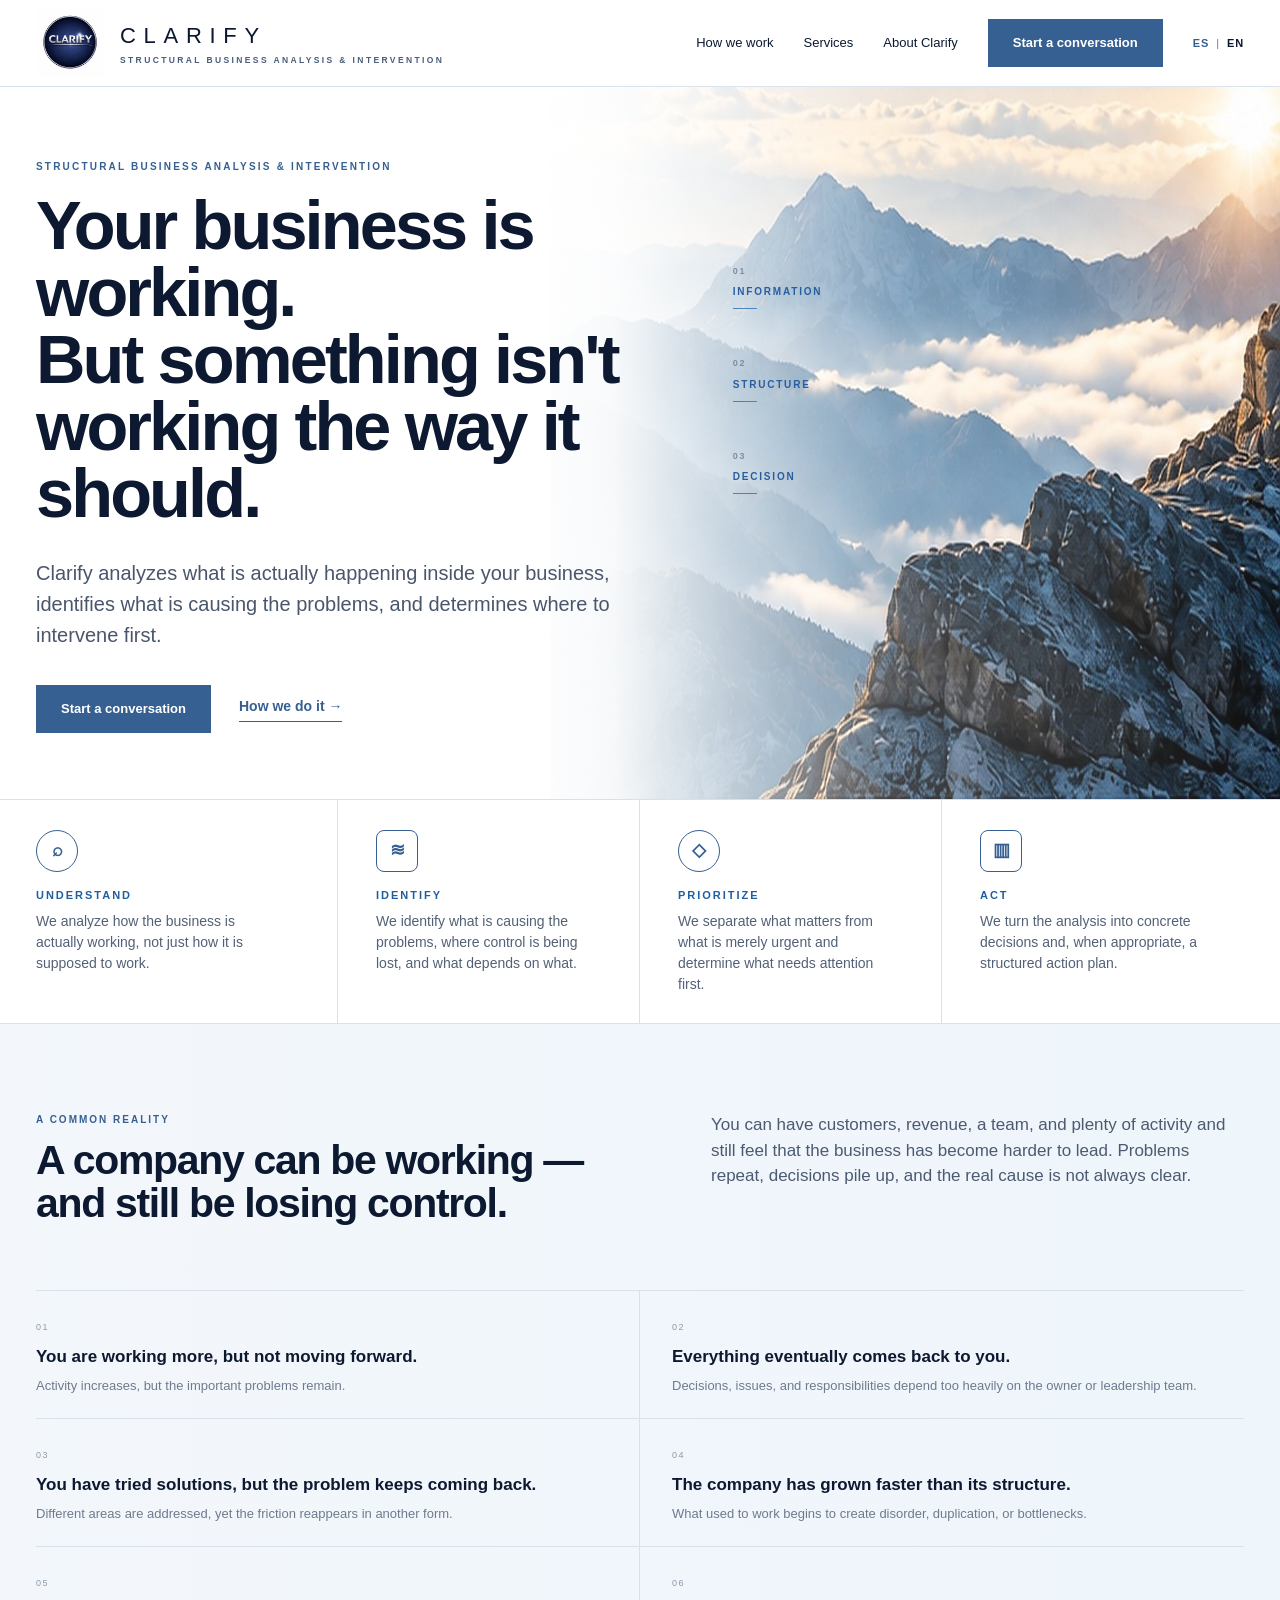
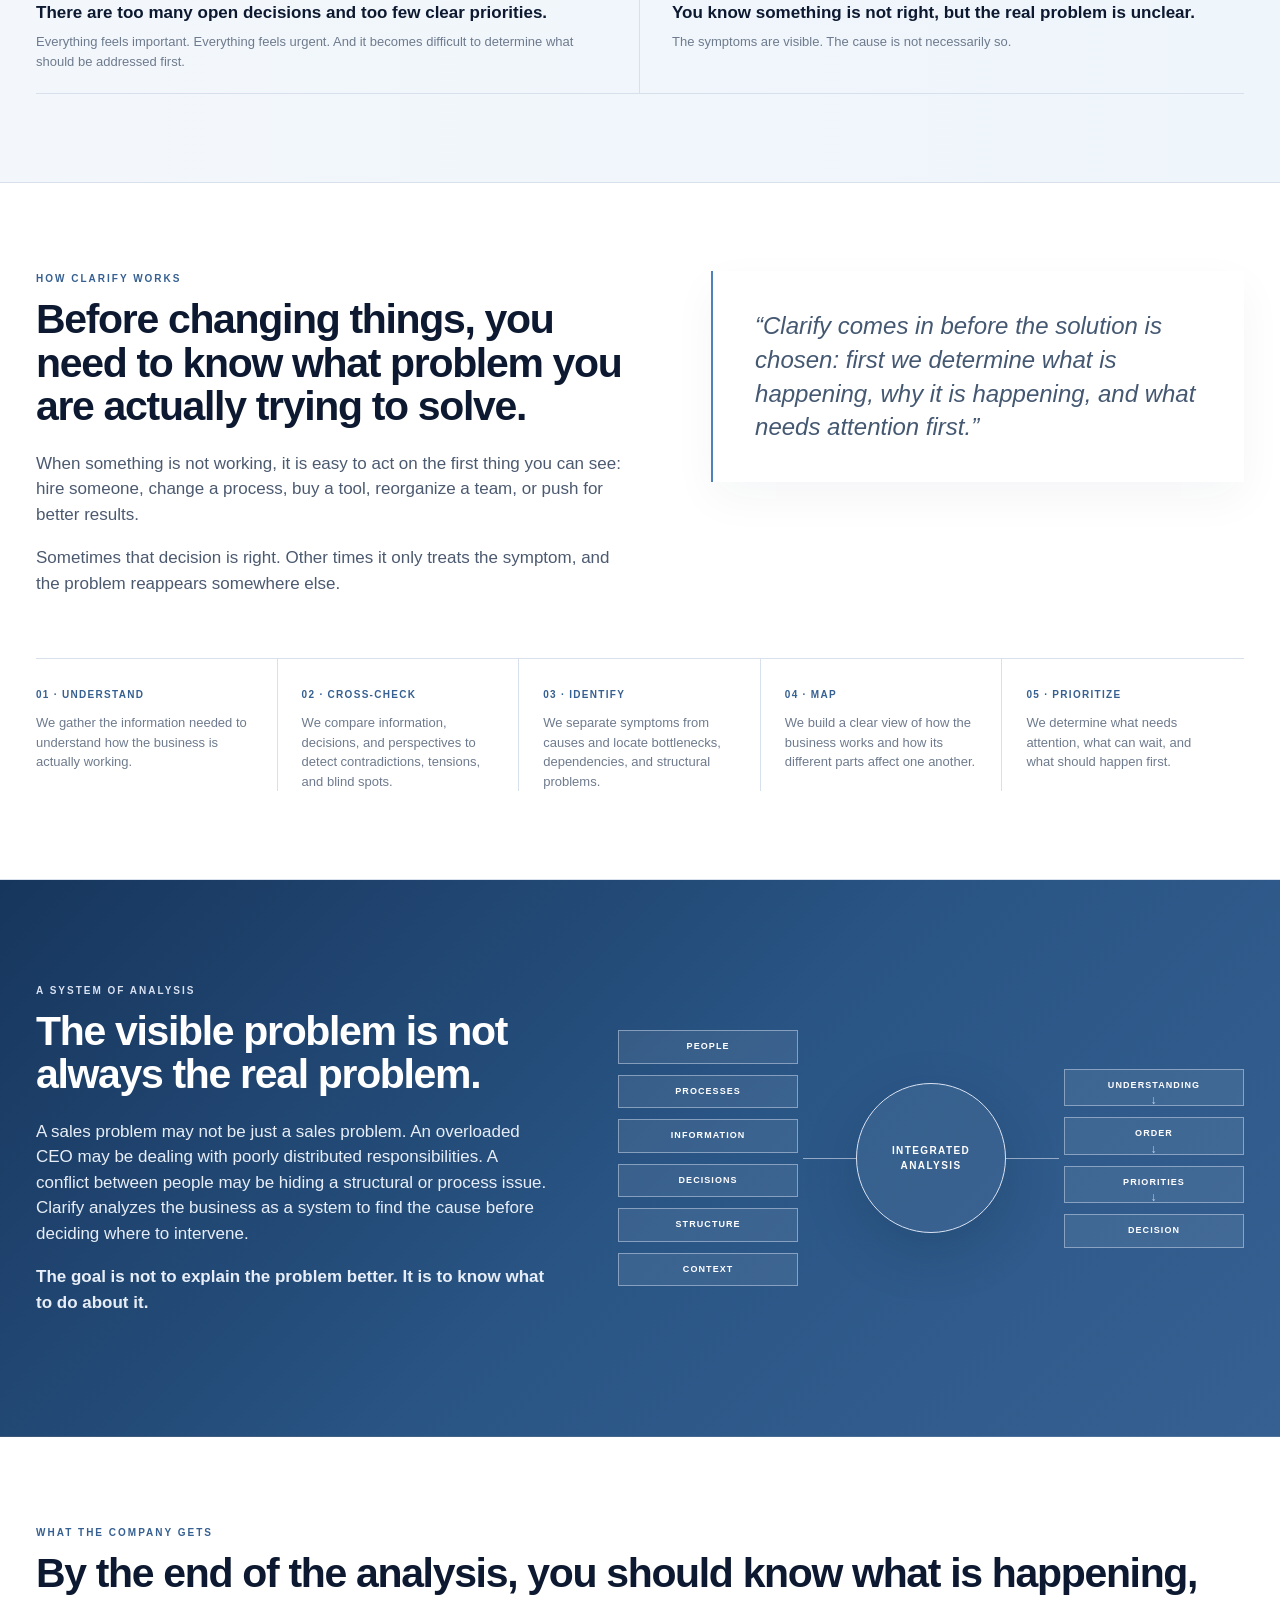
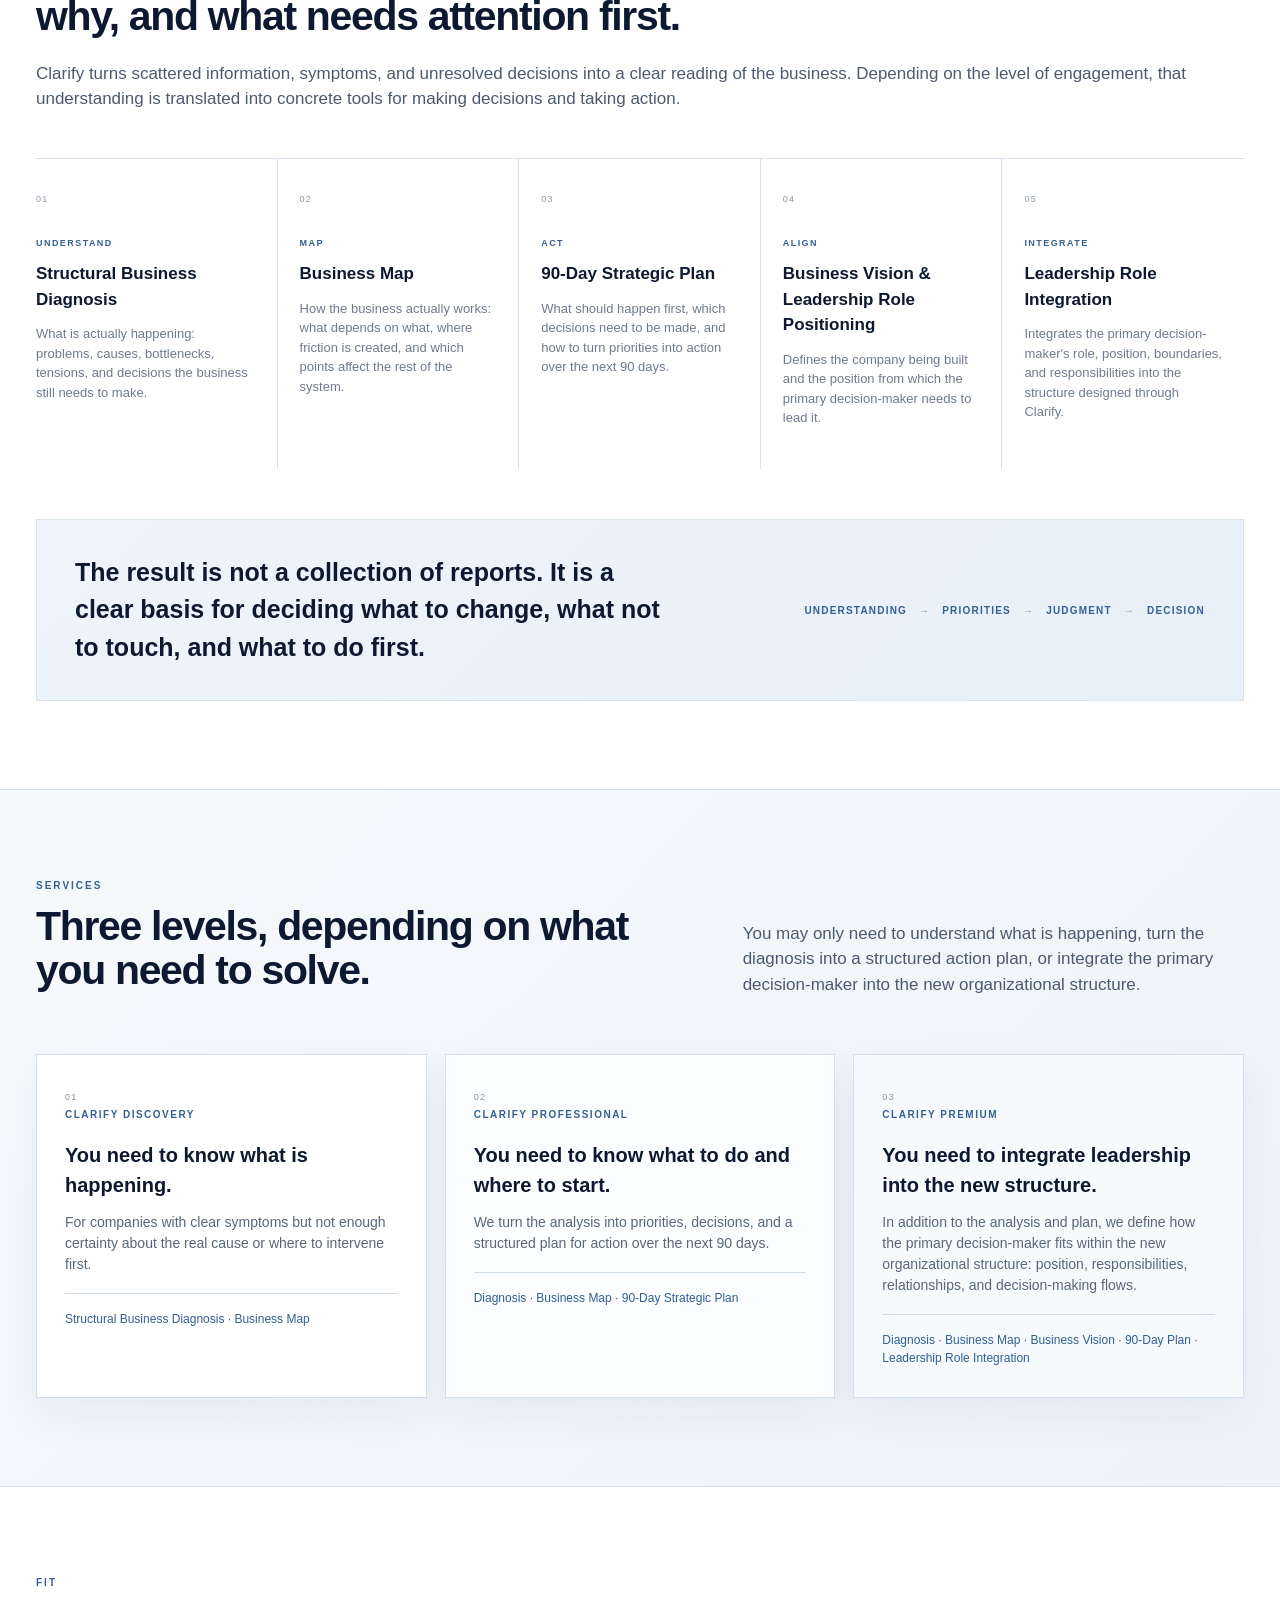
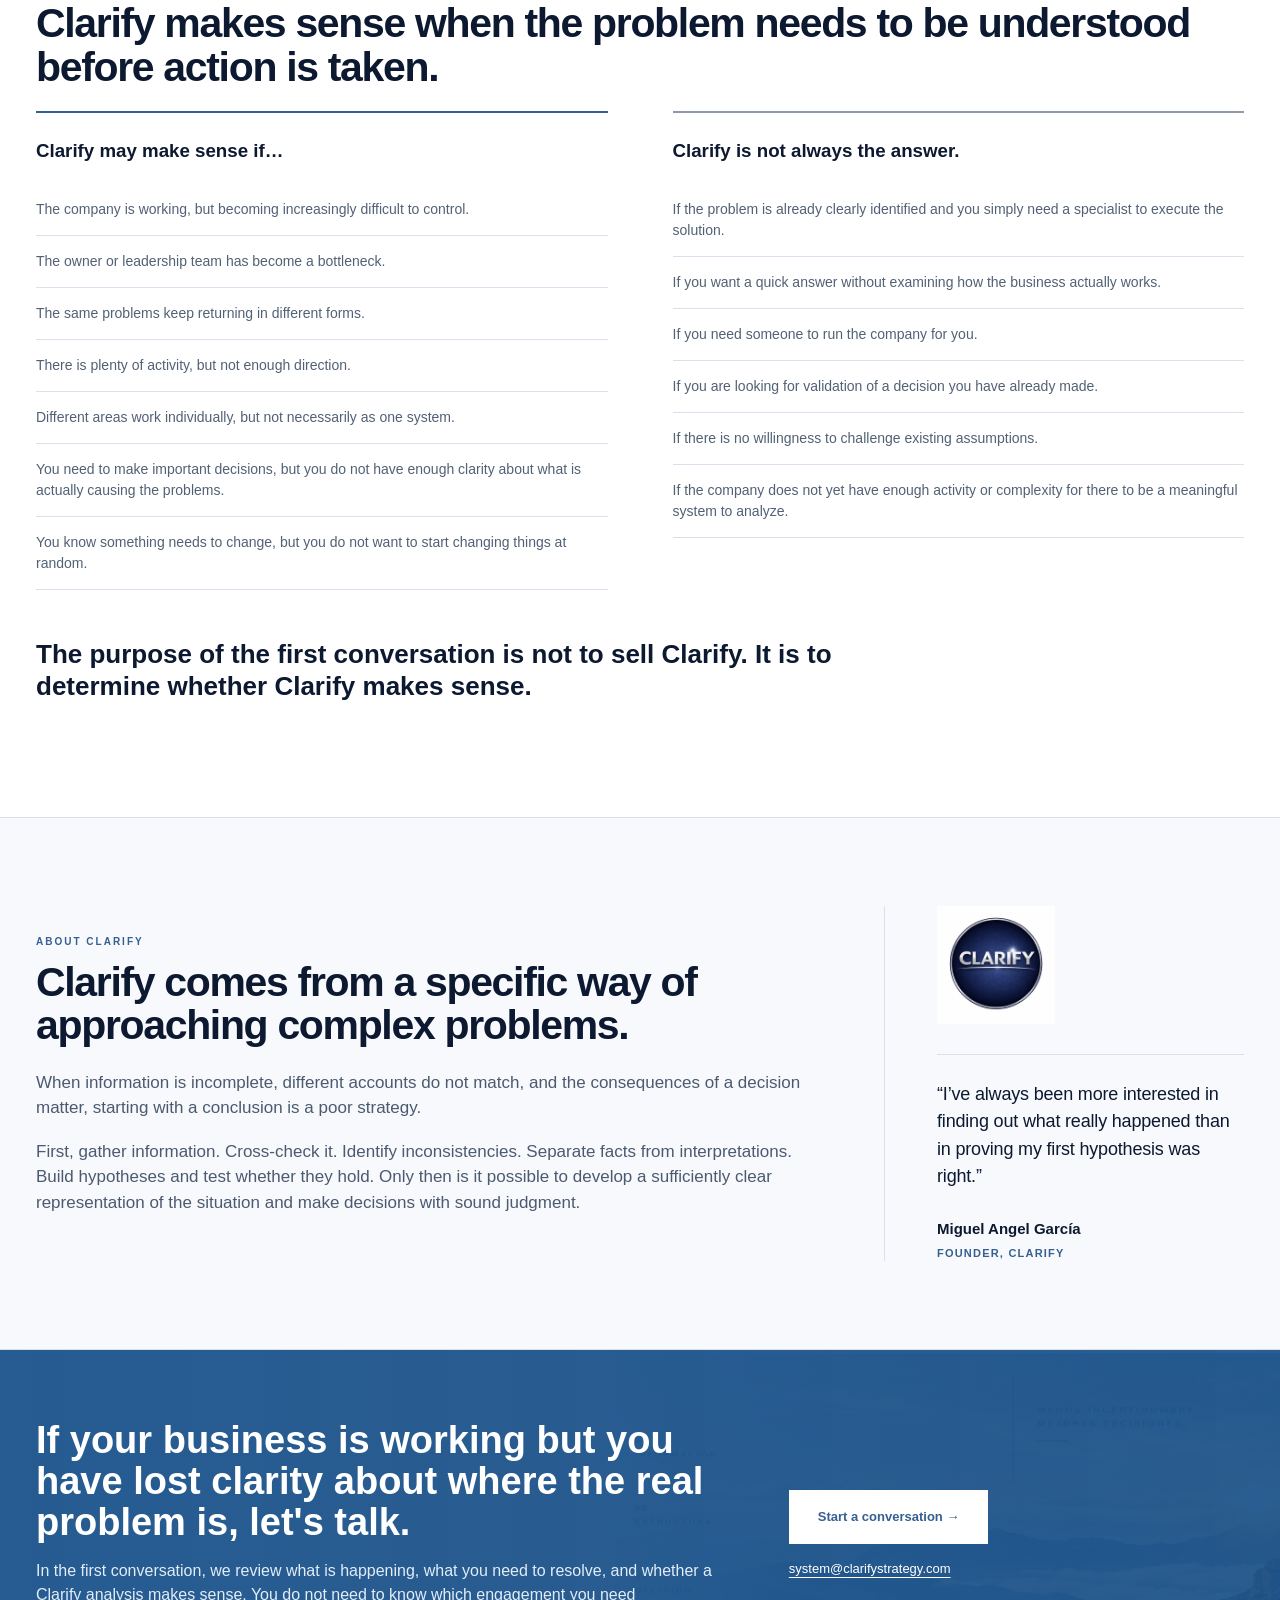
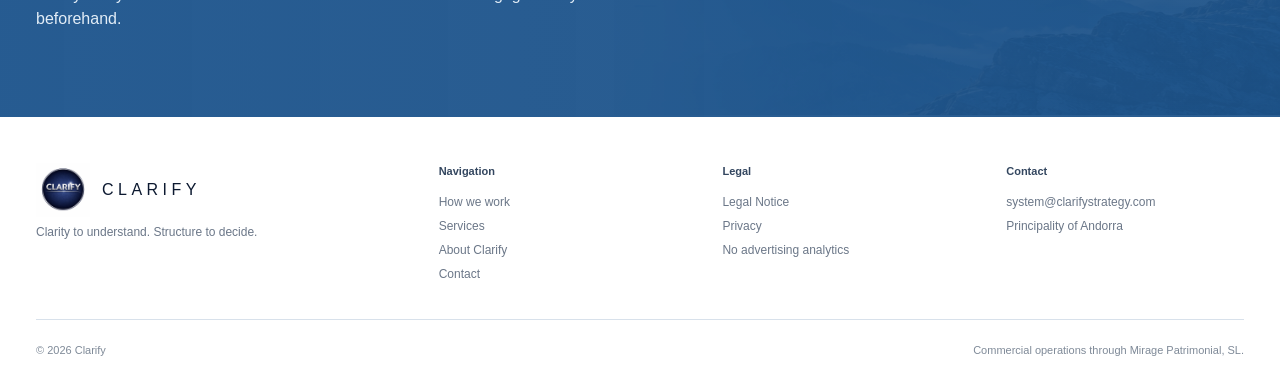
==== commit 2816f66f: "Finalize Clarify V1.4 English" ====
--- a/en/index.html
+++ b/en/index.html
@@ -106,7 +106,7 @@
 </div>
 </div>
 </section>
-<section class="section soft">
+<section class="section soft analysis-section">
 <div class="wrap system-layout">
 <div>
 <p class="rule-title">A system of analysis</p>
@@ -142,12 +142,12 @@
 <div class="wrap">
 <div class="services-head">
 <div><p class="rule-title">Services</p><h2>Three levels, depending on what you need to solve.</h2></div>
-<p class="section-copy">You may only need to understand what is happening, turn the diagnosis into a structured action plan, or also address how leadership needs to operate within the new structure.</p>
+<p class="section-copy">You may only need to understand what is happening, turn the diagnosis into a structured action plan, or integrate the primary decision-maker into the new organizational structure.</p>
 </div>
 <div class="service-grid">
 <article class="service-card"><span class="service-number">01</span><p class="mode">Clarify Discovery</p><h3>You need to know what is happening.</h3><p>For companies with clear symptoms but not enough certainty about the real cause or where to intervene first.</p><div class="docs">Structural Business Diagnosis · Business Map</div></article>
 <article class="service-card"><span class="service-number">02</span><p class="mode">Clarify Professional</p><h3>You need to know what to do and where to start.</h3><p>We turn the analysis into priorities, decisions, and a structured plan for action over the next 90 days.</p><div class="docs">Diagnosis · Business Map · 90-Day Strategic Plan</div></article>
-<article class="service-card"><span class="service-number">03</span><p class="mode">Clarify Premium</p><h3>You also need to change how the company is led.</h3><p>In addition to the analysis and plan, we work on the position, responsibilities, and role of the primary decision-maker within the structure the business needs.</p><div class="docs">Diagnosis · Business Map · Business Vision · 90-Day Plan · Leadership Role Integration</div></article>
+<article class="service-card"><span class="service-number">03</span><p class="mode">Clarify Premium</p><h3>You need to integrate leadership into the new structure.</h3><p>In addition to the analysis and plan, we define how the primary decision-maker fits within the new organizational structure: position, responsibilities, relationships, and decision-making flows.</p><div class="docs">Diagnosis · Business Map · Business Vision · 90-Day Plan · Leadership Role Integration</div></article>
 </div>
 </div>
 </section>
@@ -172,7 +172,7 @@
 <p>First, gather information. Cross-check it. Identify inconsistencies. Separate facts from interpretations. Build hypotheses and test whether they hold. Only then is it possible to develop a sufficiently clear representation of the situation and make decisions with sound judgment.</p>
 </div>
 </div>
-<div class="about-logo-wrap"><img alt="Clarify" class="about-logo" src="../assets/clarify-logo.png"/></div>
+<div class="about-logo-wrap"><div class="founder-card"><img alt="Clarify" class="about-logo" src="../assets/clarify-logo.png"/><blockquote>“I’ve always been more interested in finding out what really happened than in proving my first hypothesis was right.”</blockquote><p class="founder-name">Miguel Angel García</p><p class="founder-role">Founder, Clarify</p></div></div>
 </div>
 </section>
 <section class="contact" id="contacto">
--- a/assets/styles.css
+++ b/assets/styles.css
@@ -242,9 +242,9 @@
 .fit-close{margin-top:48px;font-size:26px;font-weight:700;line-height:1.25;max-width:920px}
 
 /* About */
-.about-grid{display:grid;grid-template-columns:1fr 260px;gap:85px;align-items:center}
-.about-logo-wrap{border-left:1px solid var(--line);min-height:290px;display:flex;align-items:center;justify-content:center}
-.about-logo{width:205px;height:205px;object-fit:contain}
+.about-grid{display:grid;grid-template-columns:minmax(0,1fr) 360px;gap:72px;align-items:center}
+.about-logo-wrap{border-left:1px solid var(--line);min-height:330px;display:flex;align-items:center;justify-content:flex-start;padding-left:52px}
+.about-logo{width:118px;height:118px;object-fit:contain}
 
 /* Contact */
 .contact{
@@ -293,7 +293,7 @@
   .deliverable{border-bottom:1px solid var(--line)}
   .deliverable:nth-child(even){border-right:0}
   .service-grid{grid-template-columns:1fr}
-  .about-grid{grid-template-columns:1fr}.about-logo-wrap{border-left:0;border-top:1px solid var(--line);padding-top:40px}
+  .about-grid{grid-template-columns:1fr}.about-logo-wrap{border-left:0;border-top:1px solid var(--line);padding:40px 0 0;min-height:0}
   .footer-grid{grid-template-columns:1fr 1fr}
 }
 @media(max-width:720px){
@@ -326,7 +326,7 @@
   .value-bar{grid-template-columns:1fr;padding:28px 24px}
   .value-flow{justify-content:flex-start}
   .fit-grid{grid-template-columns:1fr}
-  .about-logo{width:170px;height:170px}
+  .about-logo{width:110px;height:110px}
   .contact h2{font-size:32px}
   .footer-grid{grid-template-columns:1fr}
 }
@@ -348,3 +348,106 @@
       url("mountains-hero-en.jpg") center bottom/auto 52% no-repeat;
   }
 }
+
+/* V1.3 — Clarify color rhythm
+   White remains the dominant surface. Color is used to create hierarchy,
+   depth and pacing without changing the brand palette. */
+
+/* Recognition / problem section: a restrained cool field, almost white. */
+main > section:nth-of-type(3){
+  background:linear-gradient(135deg,#f7f9fc 0%,#eef3f8 100%);
+}
+
+/* Analysis-system section: the single deep-color moment in the body. */
+main > section:nth-of-type(5){
+  background:linear-gradient(135deg,#17365d 0%,#2a5686 55%,#366091 100%);
+  color:var(--white);
+  border-bottom-color:rgba(255,255,255,.16);
+}
+main > section:nth-of-type(5) h2,
+main > section:nth-of-type(5) h3{color:var(--white)}
+main > section:nth-of-type(5) .rule-title{color:#d9e2f3}
+main > section:nth-of-type(5) .section-copy,
+main > section:nth-of-type(5) .section-copy p{color:#e7eef7}
+main > section:nth-of-type(5) .system-inputs span,
+main > section:nth-of-type(5) .system-outputs span{
+  color:#fff;
+  border-color:rgba(217,226,243,.48);
+  background:rgba(255,255,255,.08);
+}
+main > section:nth-of-type(5) .system-core{
+  color:#fff;
+  border-color:#d9e2f3;
+  background:rgba(255,255,255,.05);
+  box-shadow:0 18px 55px rgba(8,25,46,.18);
+}
+main > section:nth-of-type(5) .system-core:before,
+main > section:nth-of-type(5) .system-core:after{background:rgba(217,226,243,.6)}
+main > section:nth-of-type(5) .system-outputs span:not(:last-child):after{color:#c5d6ea}
+
+/* Services: cards become clearer objects on a very light blue field. */
+#servicios{
+  background:linear-gradient(135deg,#f6f9fc 0%,#edf3f9 100%);
+}
+#servicios .service-card{
+  background:#fff;
+  border-color:#d4dfeb;
+  box-shadow:0 16px 42px rgba(13,37,67,.055);
+}
+#servicios .service-card:nth-child(2){background:#fbfdff}
+#servicios .service-card:nth-child(3){background:#f7fafd}
+
+/* About stays quiet, but distinct from the white fit section above. */
+#sobre{background:#f7f9fc}
+
+/* Give selected content surfaces a little more depth without adding new colors. */
+.quote-panel{
+  box-shadow:0 16px 42px rgba(13,37,67,.045);
+}
+.value-bar{
+  background:linear-gradient(135deg,#eef4fa 0%,#e7eff8 100%);
+  border:1px solid #d9e3ed;
+}
+
+/* On small screens retain the same rhythm and keep the dark analysis block legible. */
+@media(max-width:720px){
+  main > section:nth-of-type(5) .system-inputs span,
+  main > section:nth-of-type(5) .system-outputs span{
+    background:rgba(255,255,255,.10);
+  }
+}
+
+
+/* V1.4 — semantic and trust refinements */
+/* Explicit class replaces positional targeting for the analysis block. */
+.analysis-section{
+  background:linear-gradient(135deg,#17365d 0%,#2a5686 55%,#366091 100%)!important;
+  color:var(--white);
+  border-bottom-color:rgba(255,255,255,.16);
+}
+.analysis-section h2,.analysis-section h3{color:var(--white)}
+.analysis-section .rule-title{color:#d9e2f3}
+.analysis-section .section-copy,.analysis-section .section-copy p{color:#e7eef7}
+.analysis-section .system-inputs span,.analysis-section .system-outputs span{
+  color:#fff;border-color:rgba(217,226,243,.48);background:rgba(255,255,255,.08)
+}
+.analysis-section .system-core{
+  color:#fff;border-color:#d9e2f3;background:rgba(255,255,255,.05);
+  box-shadow:0 18px 55px rgba(8,25,46,.18)
+}
+.analysis-section .system-core:before,.analysis-section .system-core:after{background:rgba(217,226,243,.6)}
+.analysis-section .system-outputs span:not(:last-child):after{color:#c5d6ea}
+
+.founder-card{width:100%;max-width:320px;text-align:left}
+.founder-card .about-logo{display:block;margin:0 0 30px}
+.founder-card blockquote{
+  margin:0;padding:26px 0 0;border-top:1px solid var(--line);
+  font-size:18px;line-height:1.52;color:var(--ink);font-style:normal;font-weight:500;letter-spacing:-.01em
+}
+.founder-name{margin:28px 0 4px;font-size:15px;font-weight:700;color:var(--ink)}
+.founder-role{margin:0;font-size:11px;letter-spacing:.11em;text-transform:uppercase;color:var(--blue);font-weight:700}
+@media(max-width:720px){
+  .analysis-section .system-inputs span,.analysis-section .system-outputs span{background:rgba(255,255,255,.10)}
+  .founder-card{max-width:420px;text-align:left}
+  .founder-card .about-logo{margin-left:0}
+}
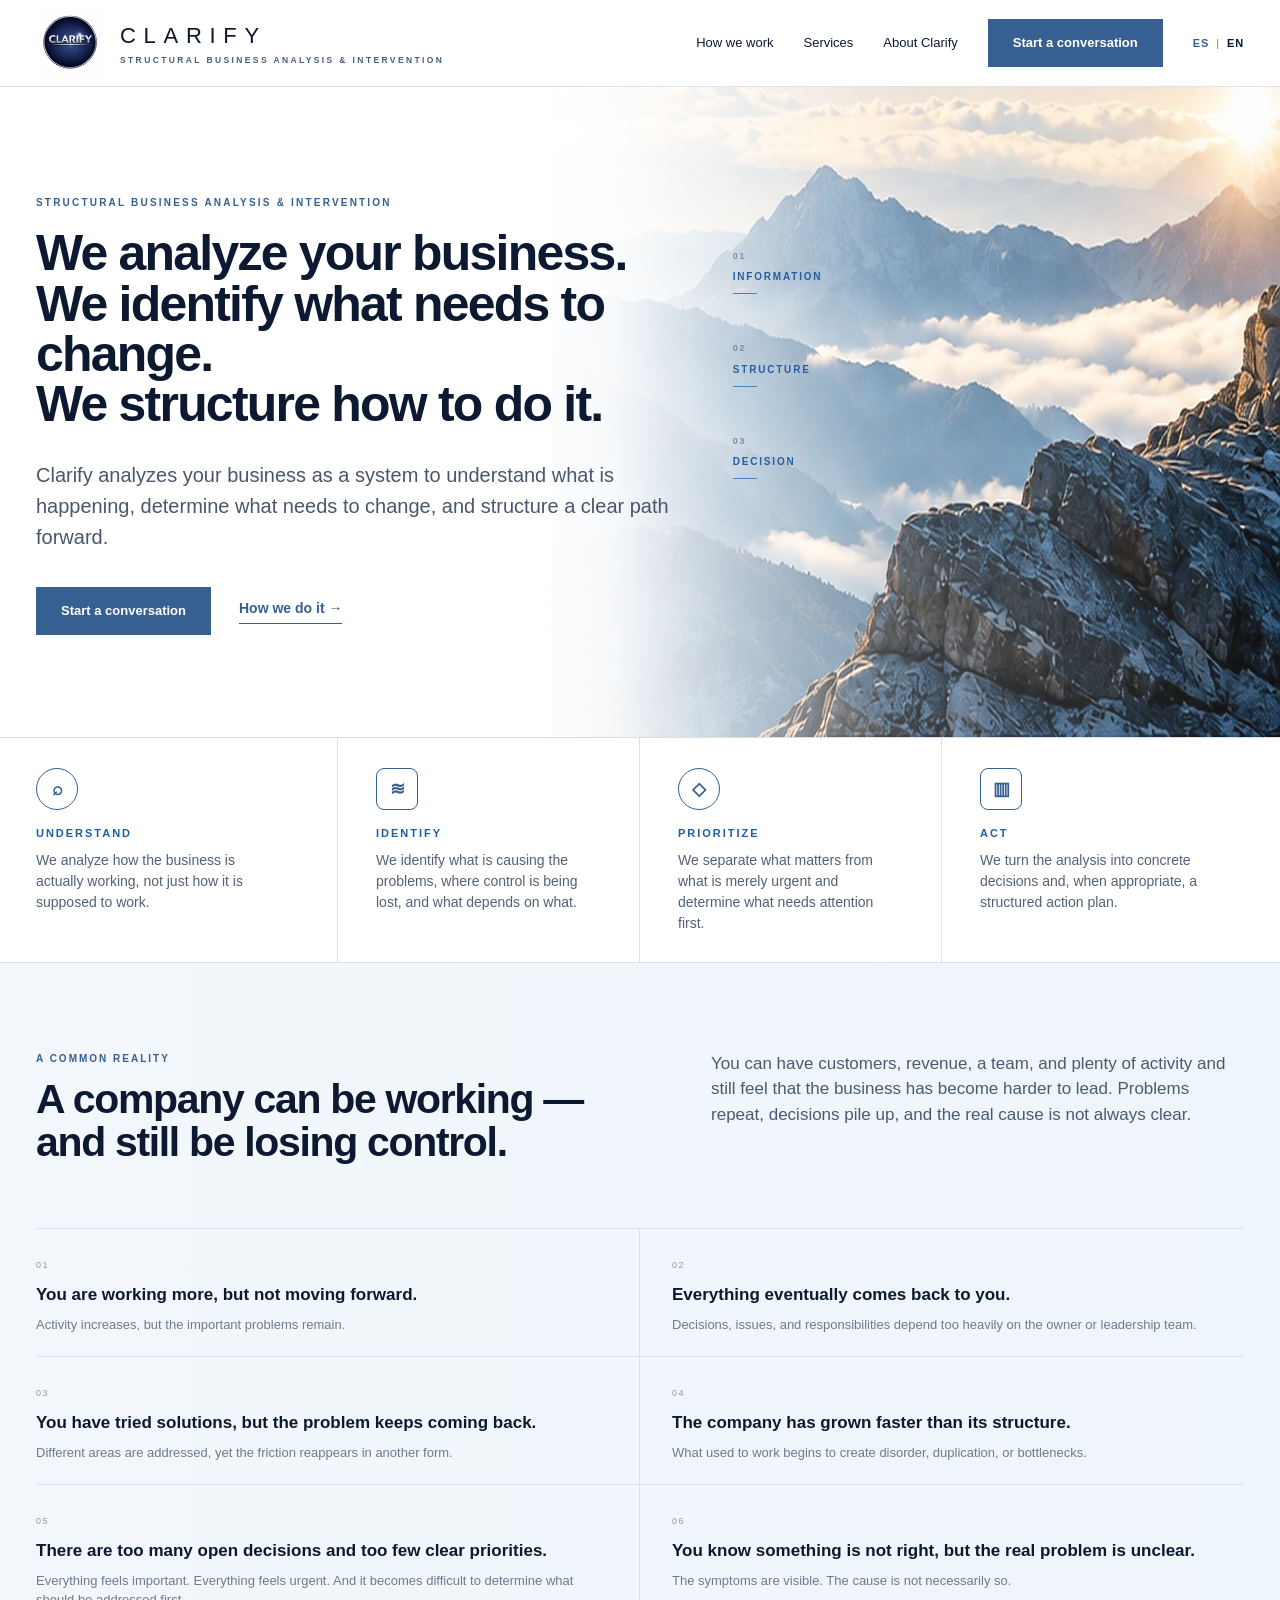
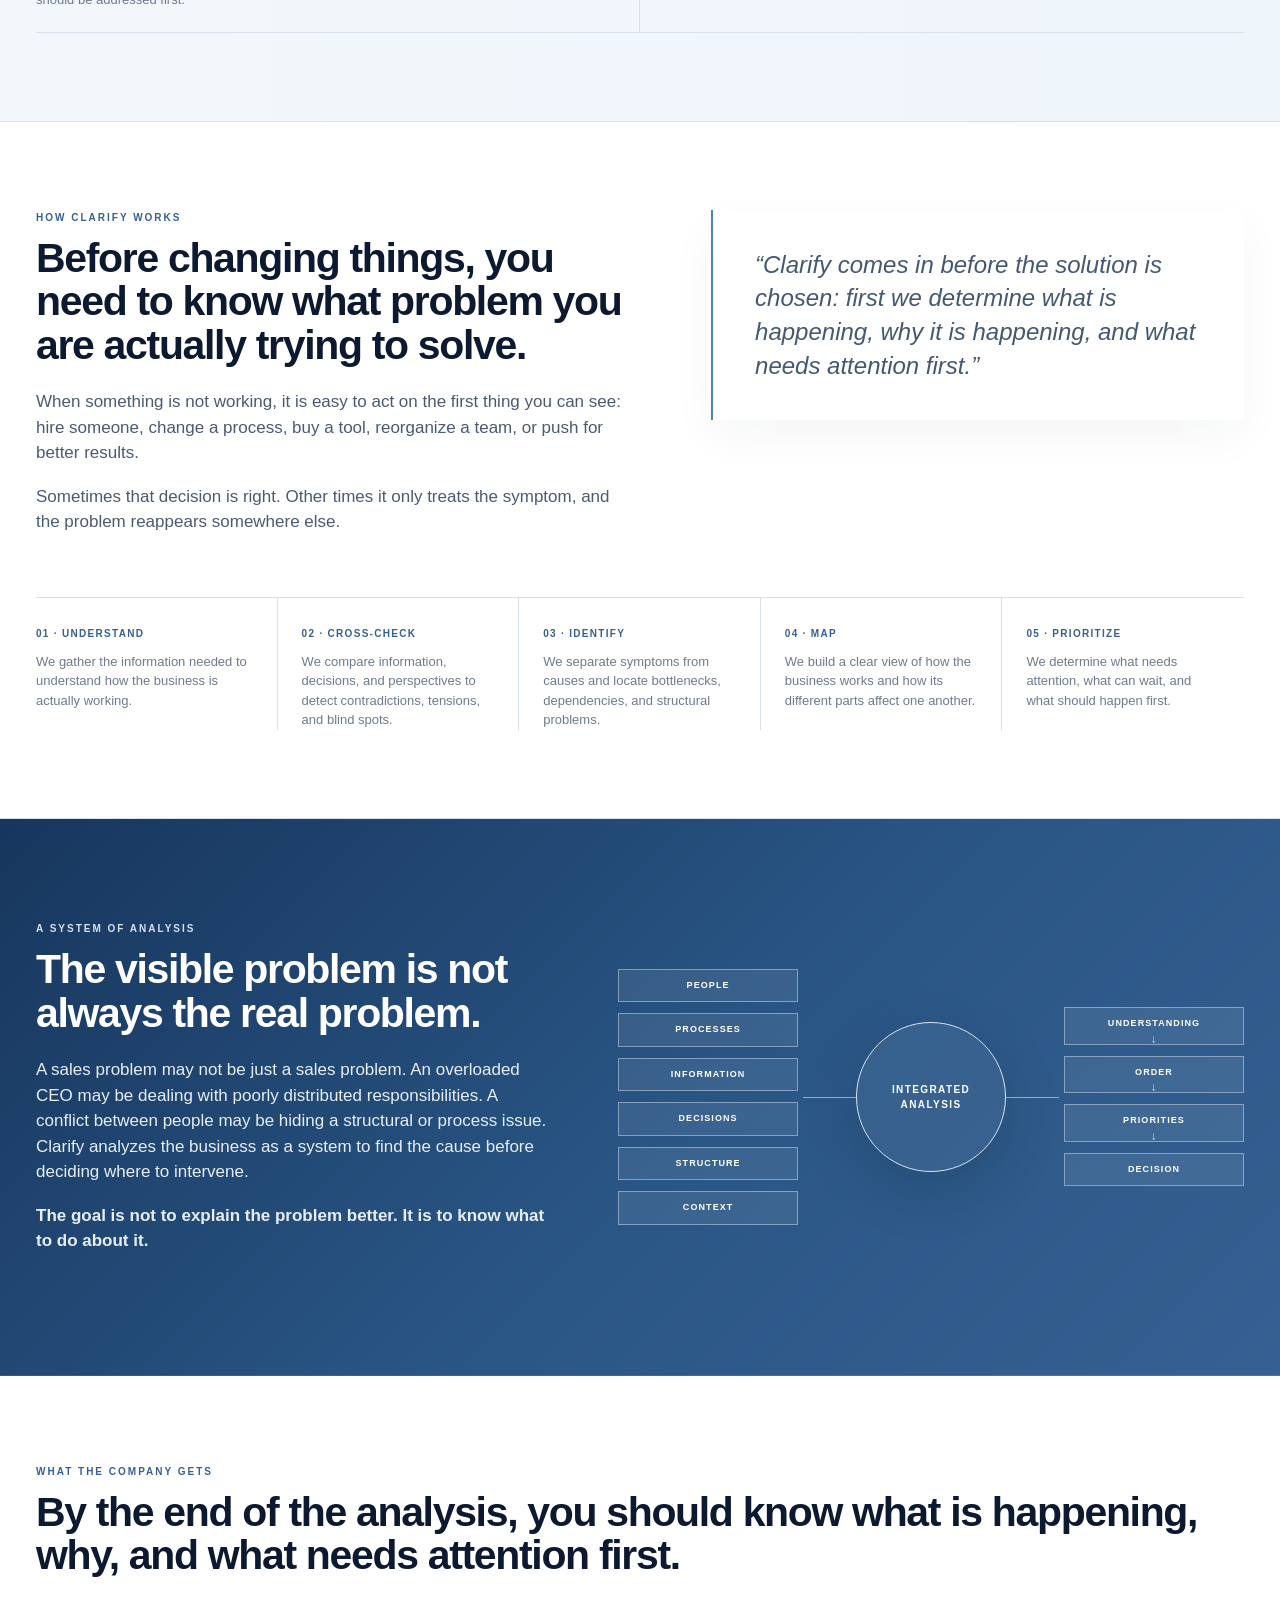
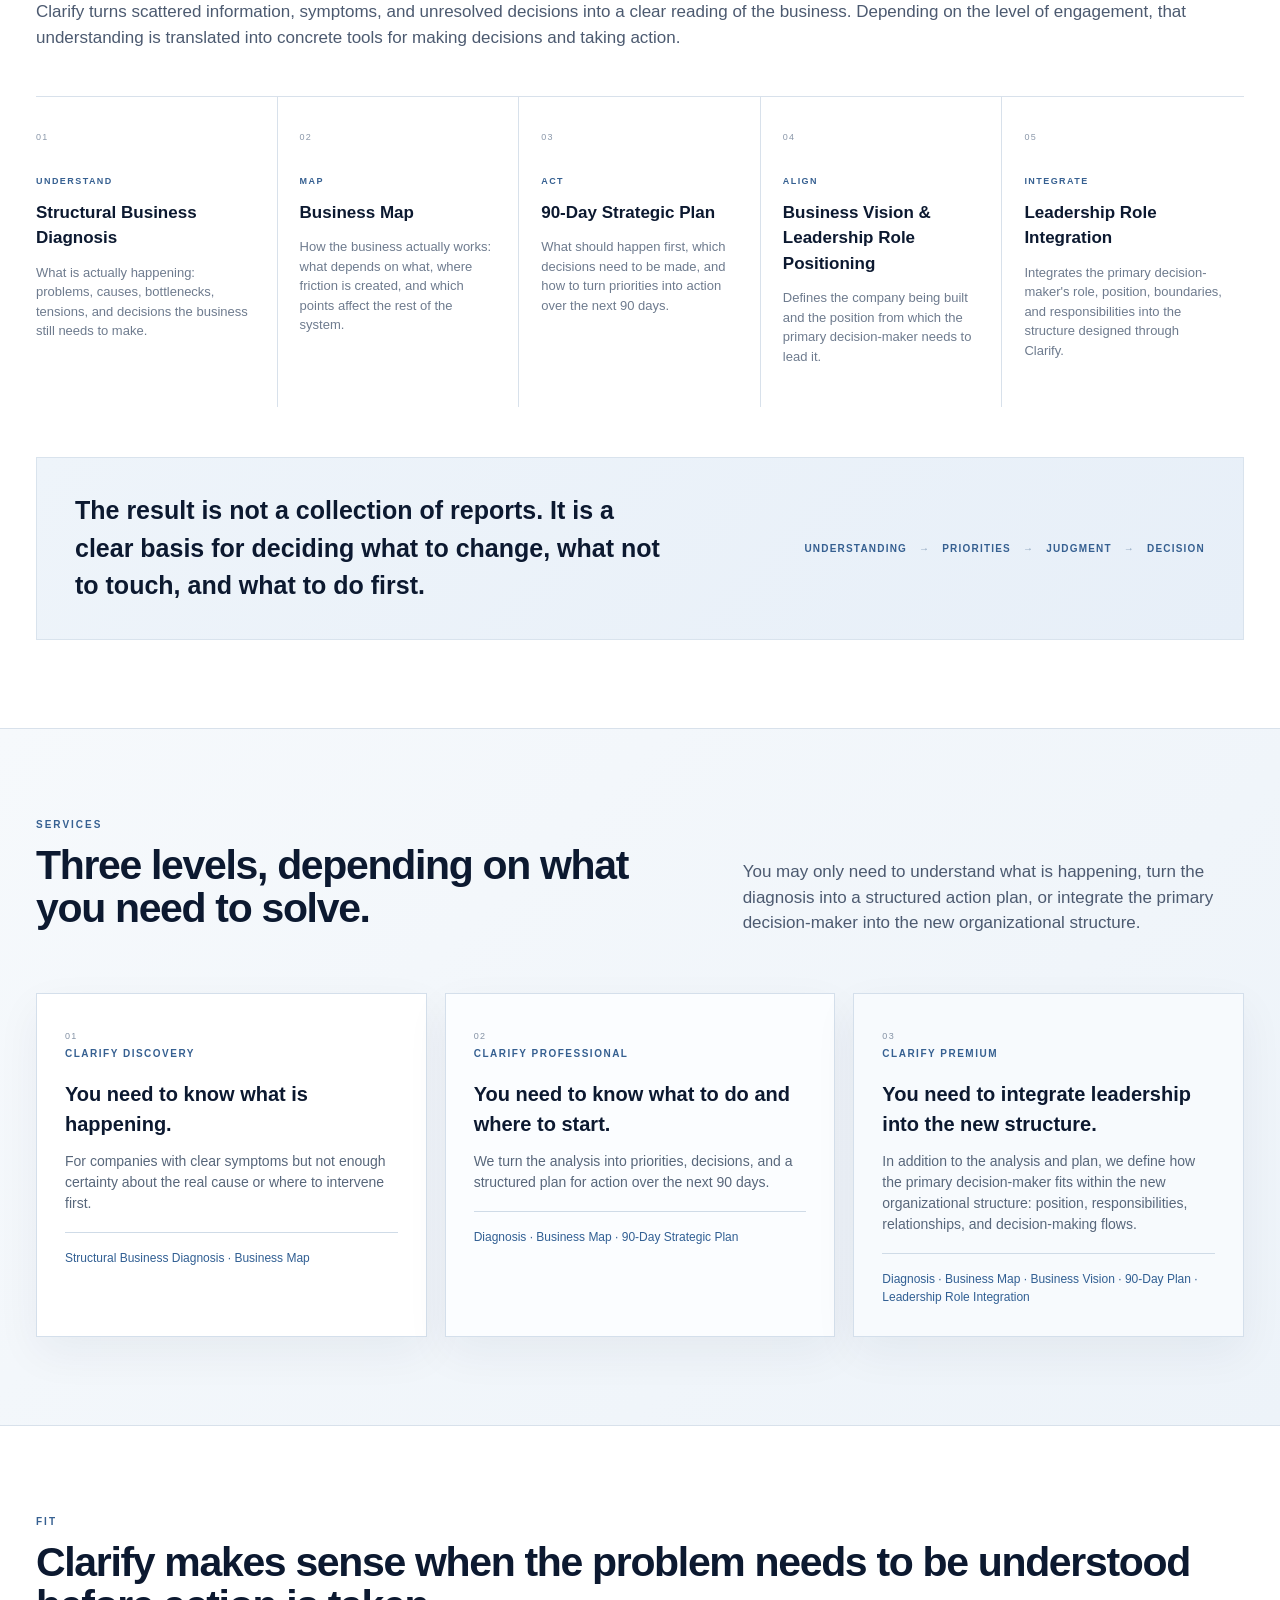
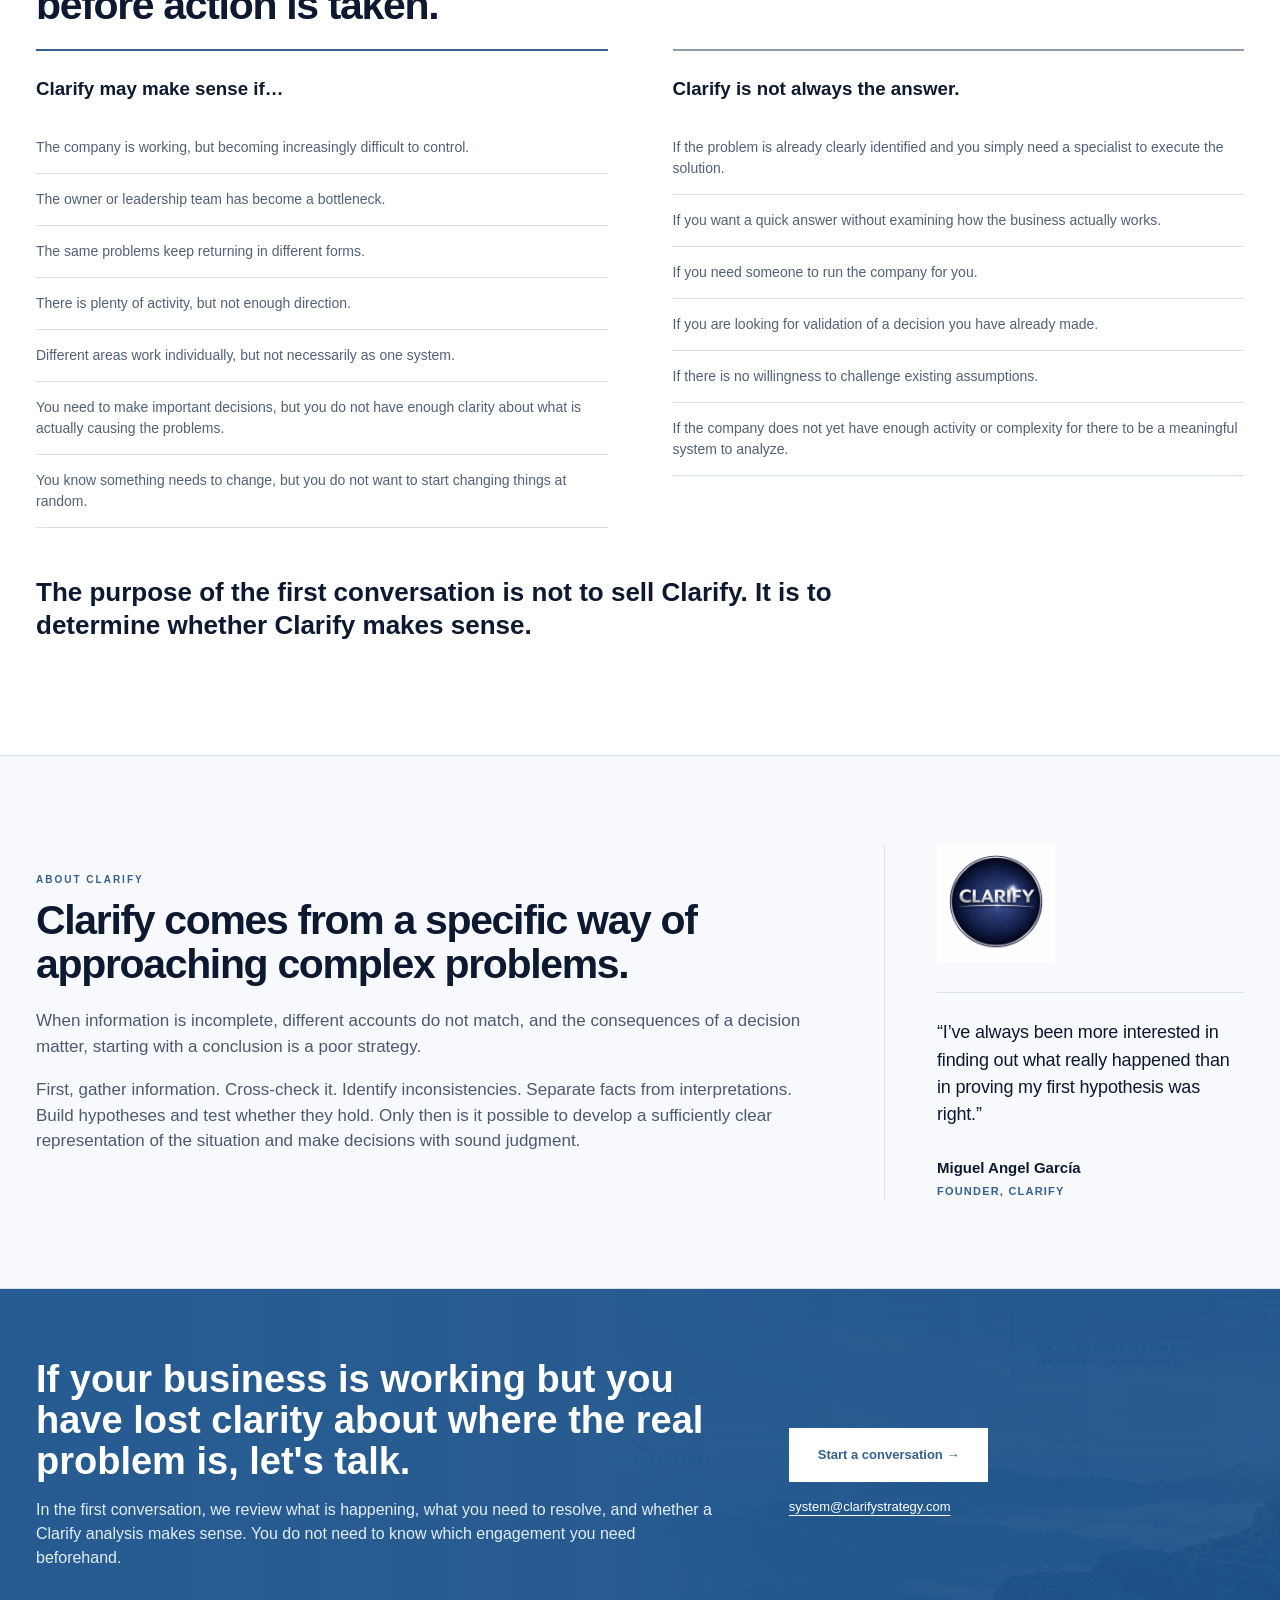
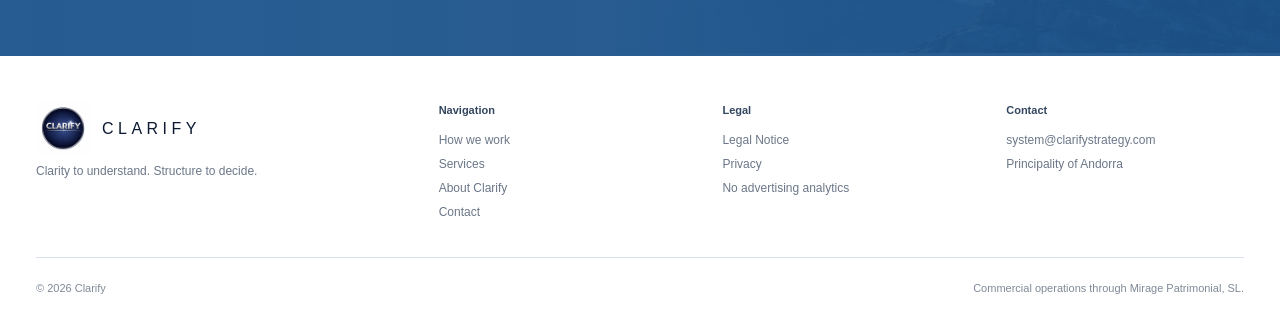
==== commit 092033bc: "Refine English hero" ====
--- a/en/index.html
+++ b/en/index.html
@@ -5,10 +5,10 @@
 <head>
 <meta charset="utf-8"/>
 <meta content="width=device-width,initial-scale=1" name="viewport"/>
-<title>Clarify | Your business is working. But something isn't working the way it should.</title>
-<meta content="Clarify analyzes what is actually happening inside your business, identifies what is causing the problems, and determines where to intervene first." name="description"/>
+<title>Clarify | Understanding what’s happening is only the beginning.</title>
+<meta content="Clarify analyzes your business as a system to understand what is happening, determine what needs to change, and structure a clear path forward." name="description"/>
 <link href="https://www.clarifystrategy.com/en/" rel="canonical"/>
-<meta content="Clarify | Your business is working. But something isn't working the way it should." property="og:title"/>
+<meta content="Clarify | Understanding what’s happening is only the beginning." property="og:title"/>
 <meta content="We identify what is really happening inside your business, what is causing the problems, and where to intervene first." property="og:description"/>
 <meta content="website" property="og:type"/>
 <meta content="https://www.clarifystrategy.com/en/" property="og:url"/>
@@ -16,7 +16,14 @@
 <link href="../assets/favicon.png" rel="icon"/>
 <link href="../assets/styles.css" rel="stylesheet"/>
 <script type="application/ld+json">{"@context":"https://schema.org","@type":"ProfessionalService","name":"Clarify","url":"https://www.clarifystrategy.com/en/","email":"system@clarifystrategy.com","areaServed":["AD","ES","US"],"description":"Structural business analysis and intervention to identify what is actually happening, what is causing the problems, and where to intervene first."}</script>
-<link href="https://www.clarifystrategy.com/" hreflang="es" rel="alternate"/><link href="https://www.clarifystrategy.com/en/" hreflang="en" rel="alternate"/><link href="https://www.clarifystrategy.com/" hreflang="x-default" rel="alternate"/></head>
+<link href="https://www.clarifystrategy.com/" hreflang="es" rel="alternate"/><link href="https://www.clarifystrategy.com/en/" hreflang="en" rel="alternate"/><link href="https://www.clarifystrategy.com/" hreflang="x-default" rel="alternate"/>
+<style>
+/* V1.4 Rehostias V2.1 — hero scale refinement */
+.hero-copy h1{font-size:clamp(48px,3.9vw,58px)!important;line-height:1.01!important;letter-spacing:-.035em!important;}
+@media(max-width:1050px){.hero-copy h1{font-size:clamp(42px,6vw,52px)!important;}}
+@media(max-width:680px){.hero-copy h1{font-size:clamp(34px,9.4vw,40px)!important;line-height:1.04!important;letter-spacing:-.03em!important;}}
+</style>
+</head>
 <body class="en-site">
 <header class="site-header">
 <div class="wrap header-inner">
@@ -39,8 +46,8 @@
 <div class="wrap hero-inner">
 <div class="hero-copy">
 <p class="eyebrow">STRUCTURAL BUSINESS ANALYSIS &amp; INTERVENTION</p>
-<h1>Your business is working.<br/>But something isn't working the way it should.</h1>
-<p class="lead">Clarify analyzes what is actually happening inside your business, identifies what is causing the problems, and determines where to intervene first.</p>
+<h1>We analyze your business.<br/>We identify what needs to change.<br/>We structure how to do it.</h1>
+<p class="lead">Clarify analyzes your business as a system to understand what is happening, determine what needs to change, and structure a clear path forward.</p>
 <div class="hero-actions">
 <a class="cta" href="#contacto">Start a conversation</a>
 <a class="text-link" href="#como">How we do it →</a>
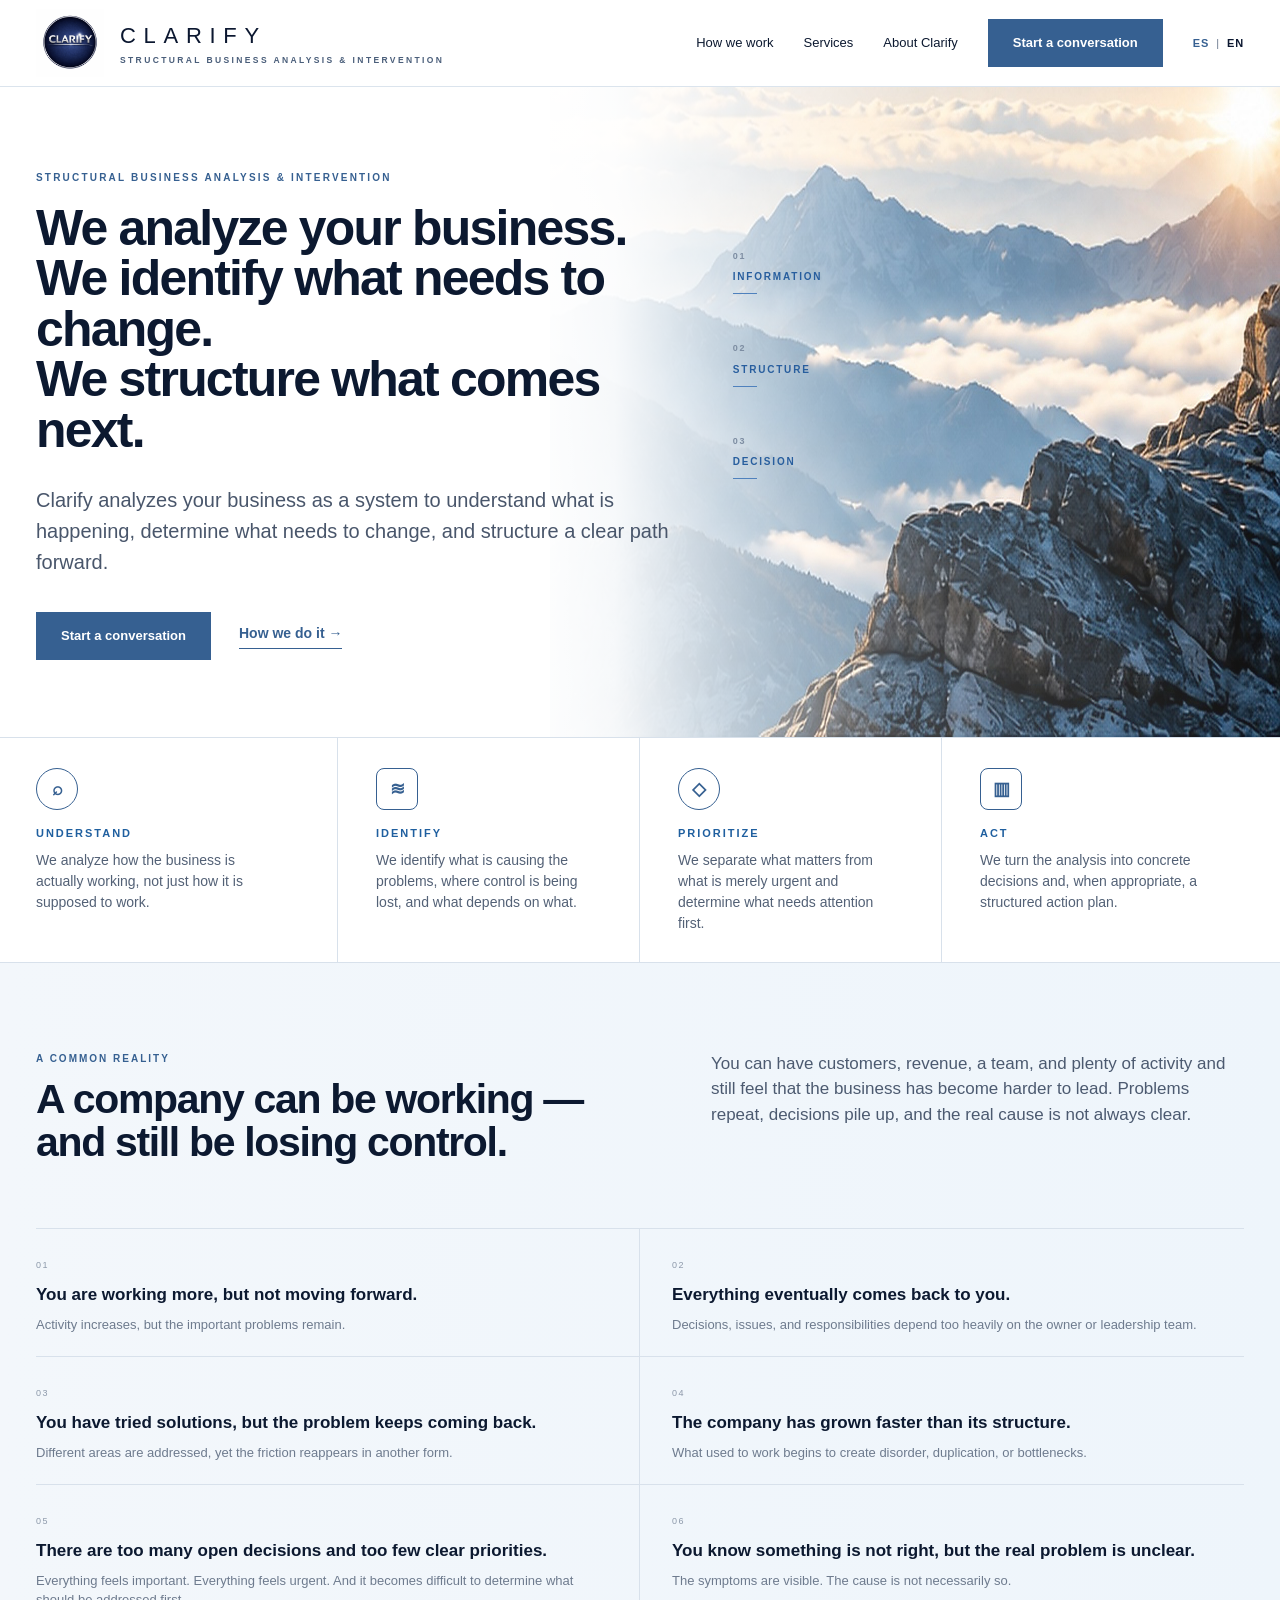
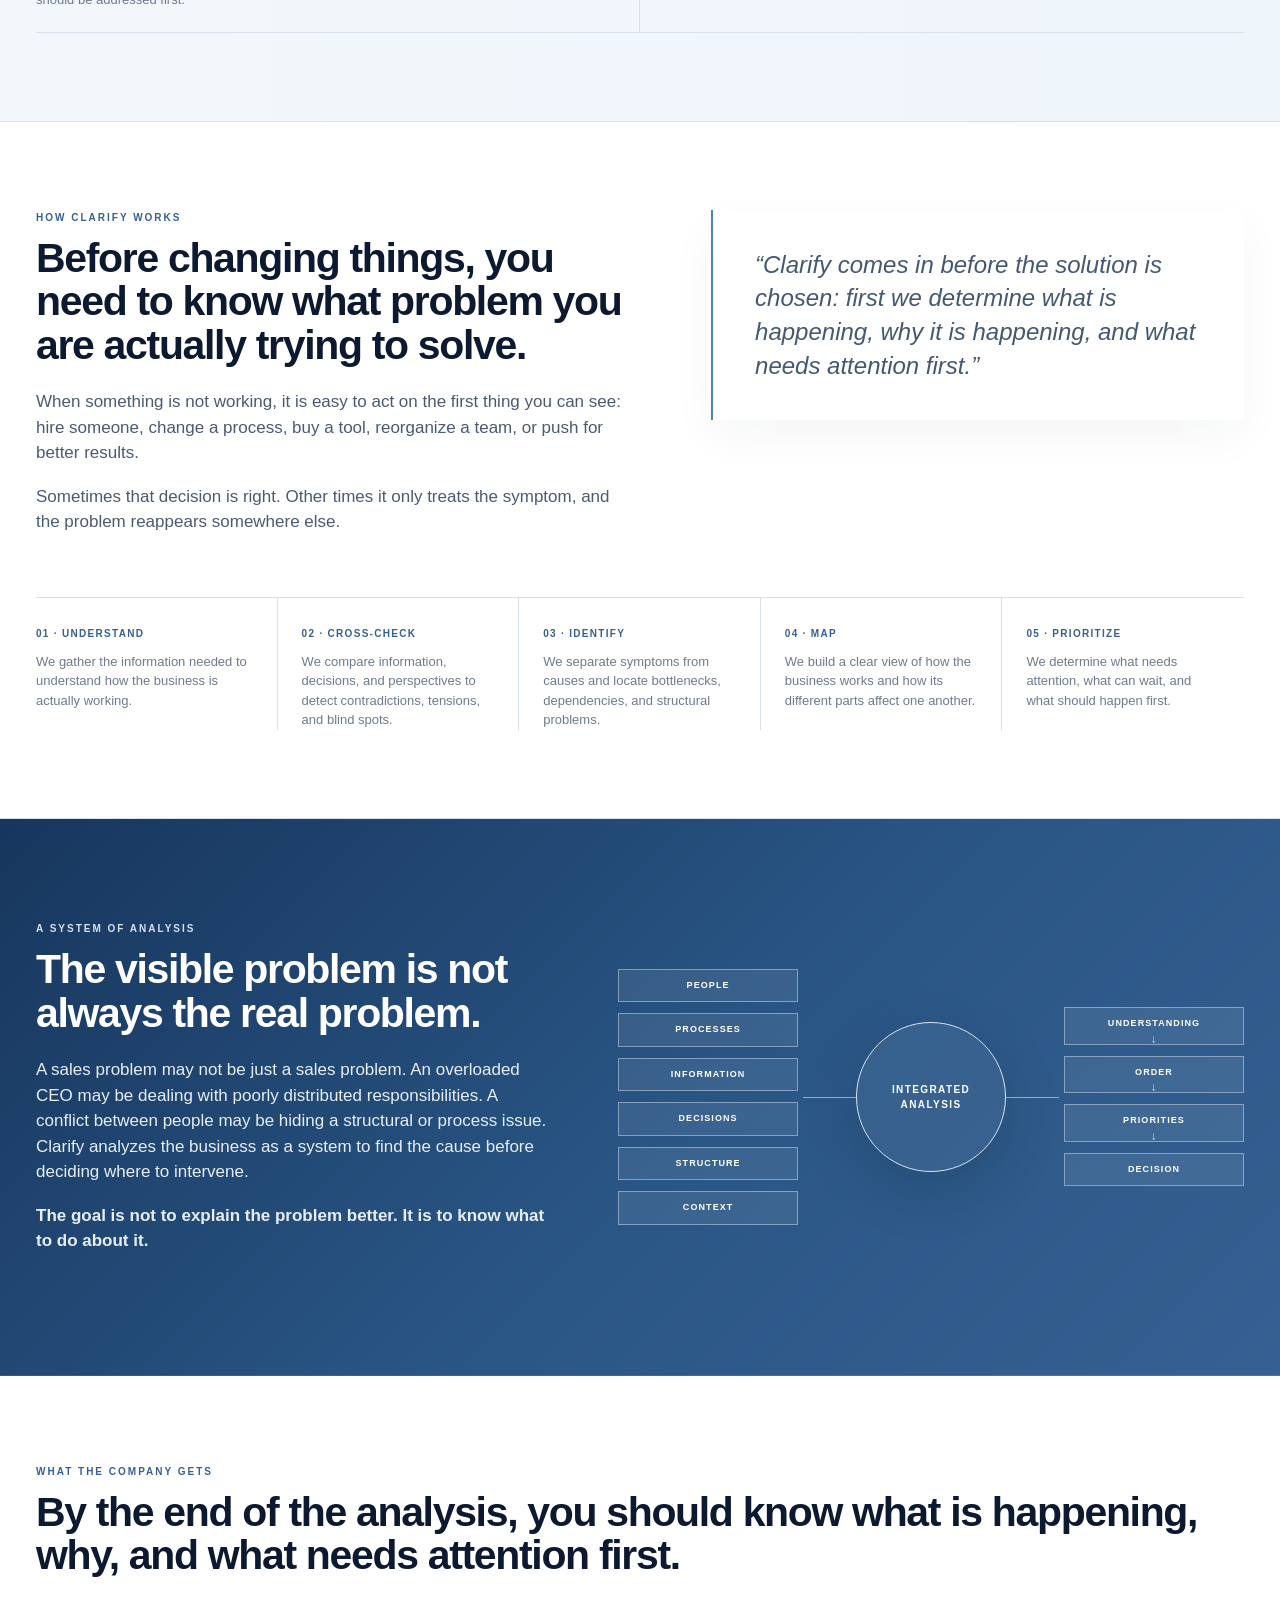
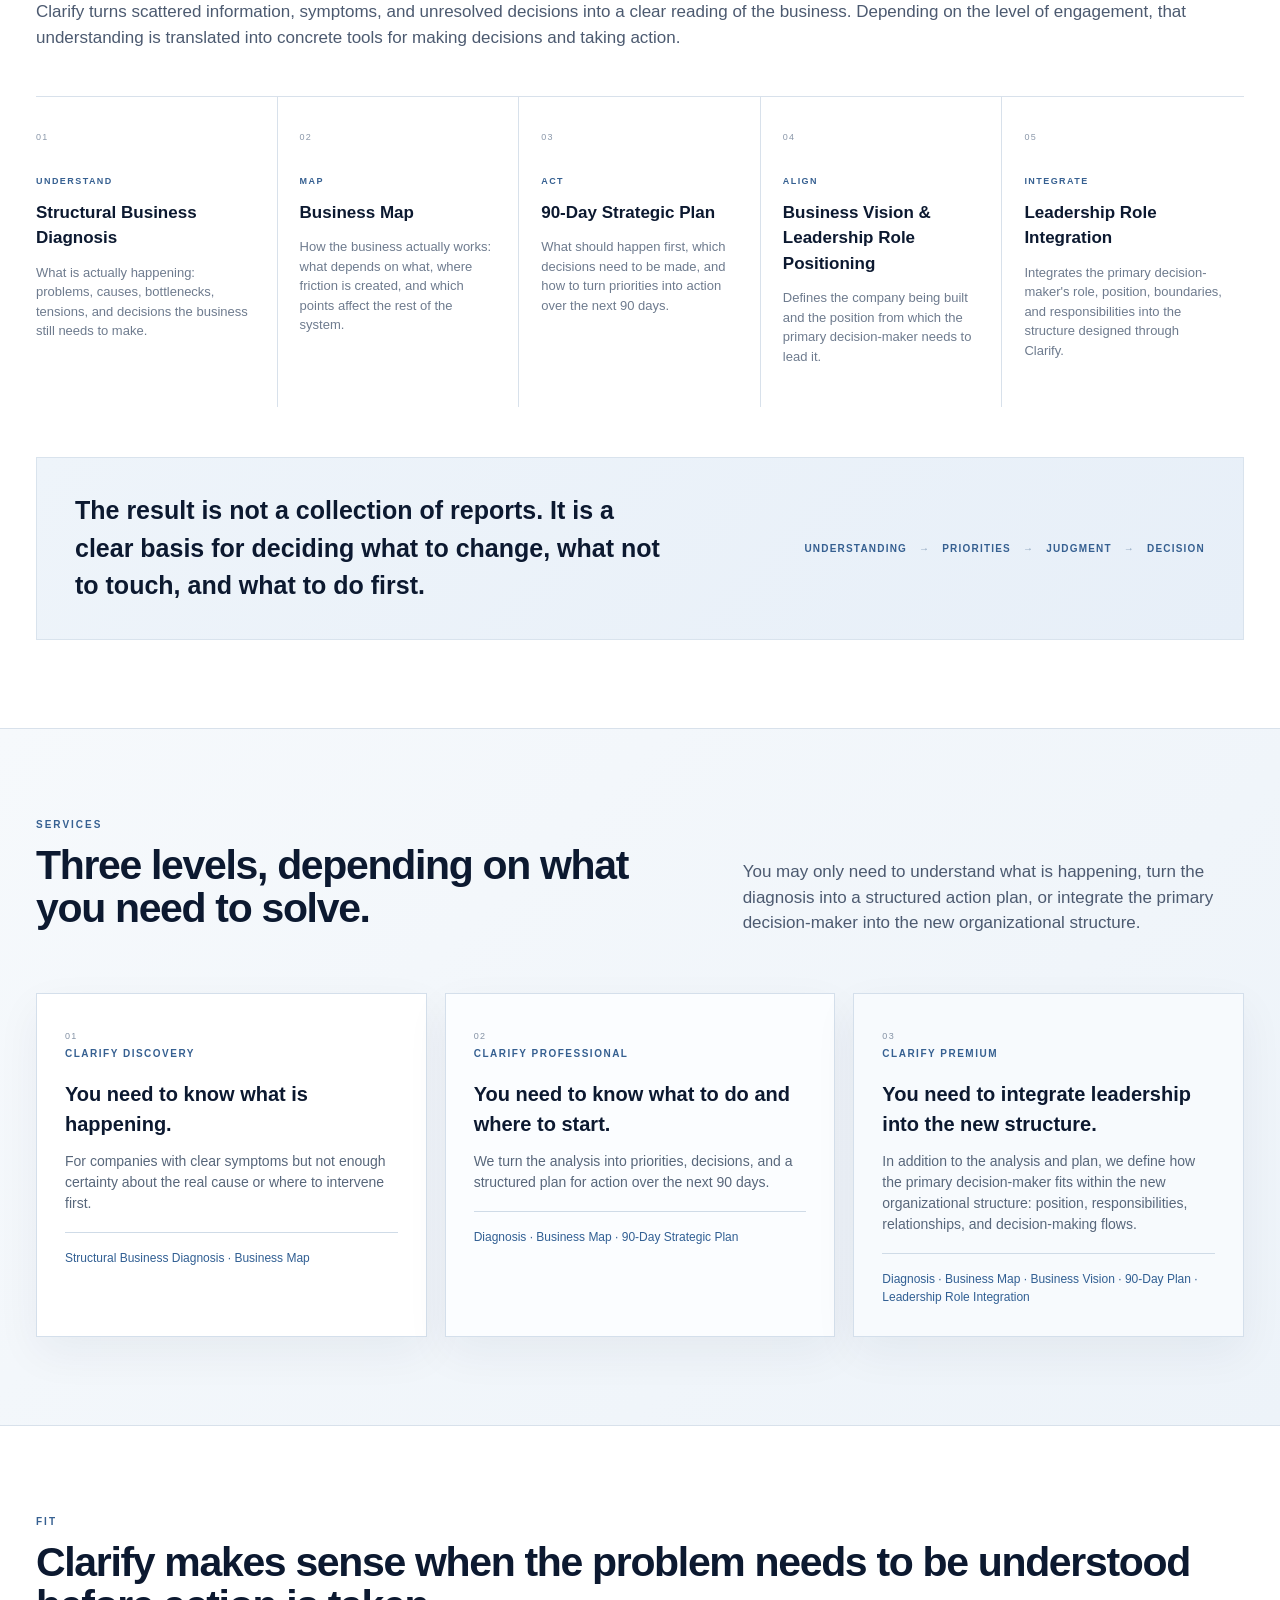
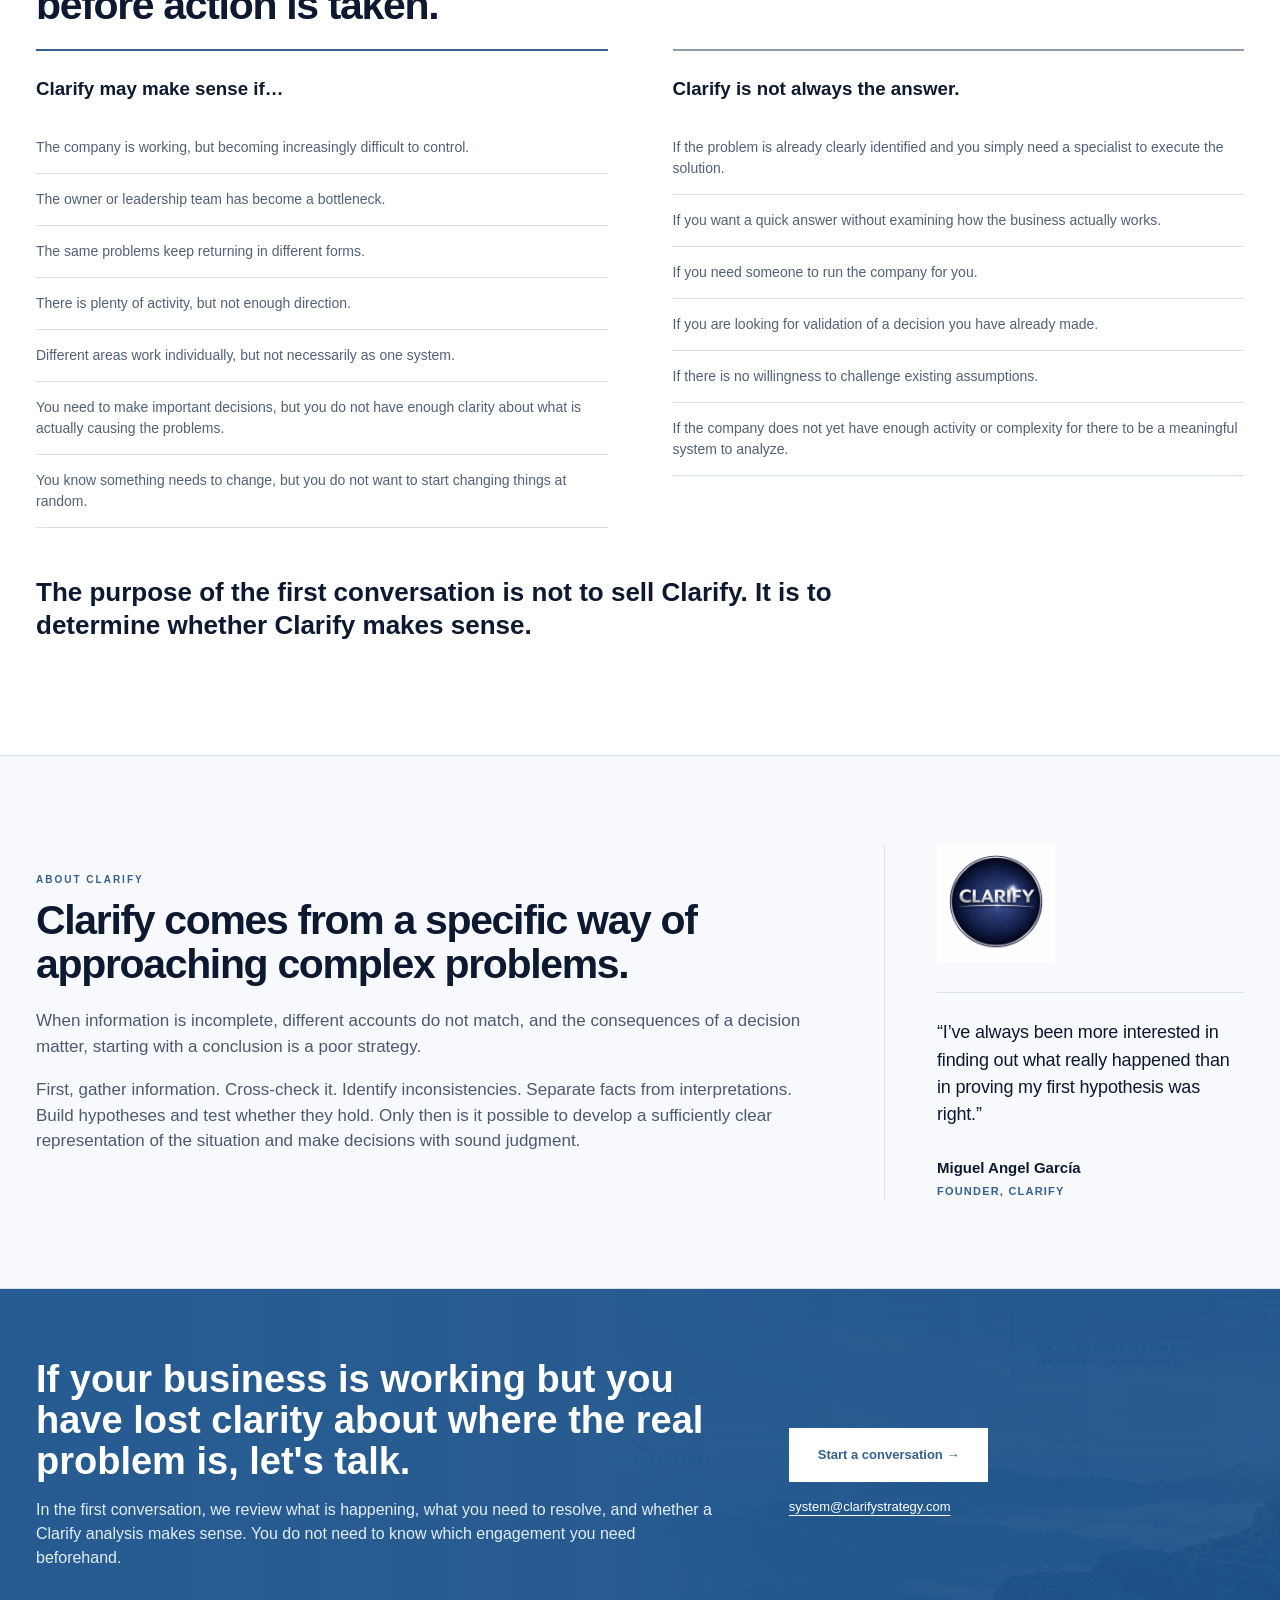
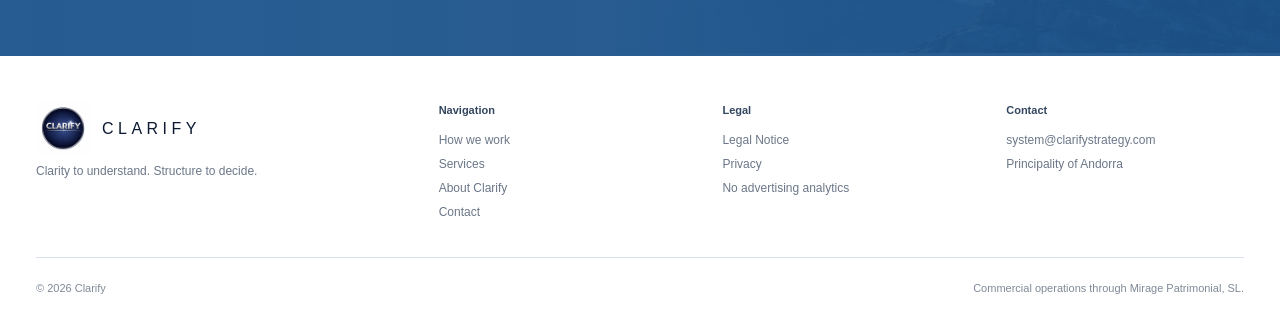
==== commit b222878f: "Finalize English hero" ====
--- a/en/index.html
+++ b/en/index.html
@@ -46,7 +46,7 @@
 <div class="wrap hero-inner">
 <div class="hero-copy">
 <p class="eyebrow">STRUCTURAL BUSINESS ANALYSIS &amp; INTERVENTION</p>
-<h1>We analyze your business.<br/>We identify what needs to change.<br/>We structure how to do it.</h1>
+<h1>We analyze your business.<br/>We identify what needs to change.<br/>We structure what comes next.</h1>
 <p class="lead">Clarify analyzes your business as a system to understand what is happening, determine what needs to change, and structure a clear path forward.</p>
 <div class="hero-actions">
 <a class="cta" href="#contacto">Start a conversation</a>
